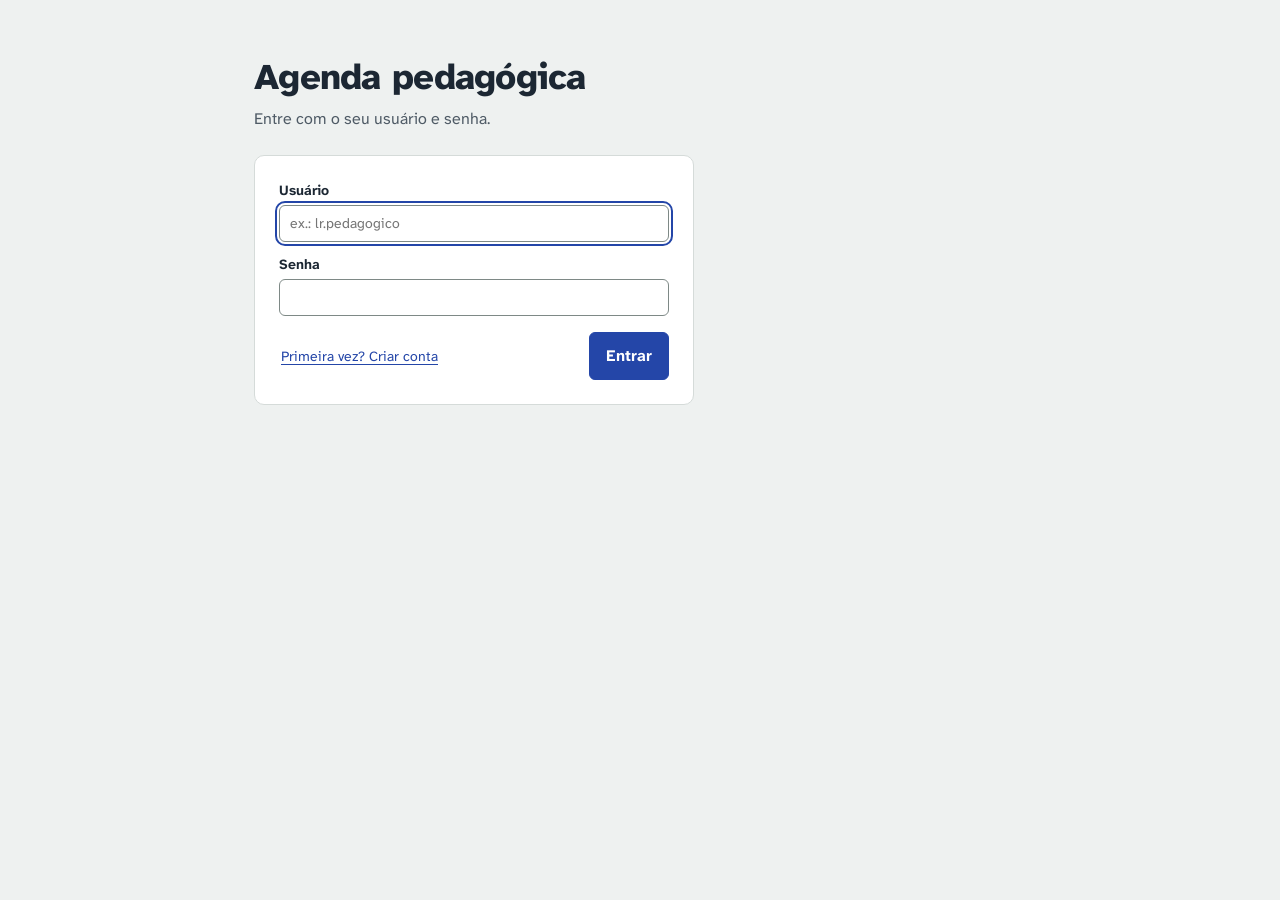
==== index.html @ c7e2aa7e "Agenda pedagógica: sistema com banco da equipe (Supabase), Agenda da equipe e Relatório Co-Authored-" ====
<!doctype html>
<html lang="pt-BR">
<head>
<meta charset="utf-8">
<meta name="viewport" content="width=device-width, initial-scale=1">
<title>Meus processos</title>
<meta name="description" content="Controle pessoal dos processos do setor pedagógico. Funciona sem internet; os dados ficam neste computador.">
<link rel="icon" href="data:image/svg+xml,%3Csvg xmlns='http://www.w3.org/2000/svg' viewBox='0 0 32 32'%3E%3Crect width='32' height='32' rx='7' fill='%232446A8'/%3E%3Cpath d='M9 16.5l4.5 4.5L23 11' fill='none' stroke='white' stroke-width='3' stroke-linecap='round' stroke-linejoin='round'/%3E%3C/svg%3E">
<link rel="stylesheet" href="css/estilo.css">
</head>
<body>
<header class="topo" id="topo" hidden></header>
<div id="faixas"></div>
<div id="vista"></div>

<div class="toast" id="toast" role="status" aria-live="polite"><span id="toastMsg"></span><button type="button" id="toastDesfazer" hidden>Desfazer</button></div>
<datalist id="lista-setores"></datalist>
<noscript><p style="padding:24px">Este sistema precisa do JavaScript ligado no navegador.</p></noscript>

<svg width="0" height="0" style="position:absolute" aria-hidden="true">
  <defs>
    <symbol id="i-busca" viewBox="0 0 16 16" fill="none" stroke="currentColor" stroke-width="1.6" stroke-linecap="round"><circle cx="7" cy="7" r="4.5"/><path d="M10.5 10.5L14 14"/></symbol>
    <symbol id="i-ajustes" viewBox="0 0 16 16" fill="none" stroke="currentColor" stroke-width="1.5" stroke-linecap="round"><path d="M2 4h7M13 4h1M2 12h1M7 12h7"/><circle cx="11" cy="4" r="2"/><circle cx="5" cy="12" r="2"/></symbol>
    <symbol id="i-atualizar" viewBox="0 0 16 16" fill="none" stroke="currentColor" stroke-width="1.5" stroke-linecap="round" stroke-linejoin="round"><path d="M13.5 6A6 6 0 0 0 3 4.5M2.5 10A6 6 0 0 0 13 11.5"/><path d="M3 1.5v3h3M13 14.5v-3h-3"/></symbol>
    <symbol id="i-modo" viewBox="0 0 16 16" fill="none" stroke="currentColor" stroke-width="1.5" stroke-linecap="round"><path d="M2 4h12M2 8h12M2 12h12"/></symbol>
    <symbol id="i-seta" viewBox="0 0 16 16" fill="none" stroke="currentColor" stroke-width="1.6" stroke-linecap="round" stroke-linejoin="round"><path d="M4 6l4 4 4-4"/></symbol>
    <symbol id="i-check" viewBox="0 0 16 16" fill="none" stroke="currentColor" stroke-width="1.8" stroke-linecap="round" stroke-linejoin="round"><path d="M3 8.5l3.2 3L13 4.5"/></symbol>
    <symbol id="i-alerta" viewBox="0 0 16 16" fill="none" stroke="currentColor" stroke-width="1.6" stroke-linecap="round" stroke-linejoin="round"><path d="M8 2L14.5 13.5h-13z"/><path d="M8 6.5v3M8 11.6v.1"/></symbol>
    <symbol id="i-relogio" viewBox="0 0 16 16" fill="none" stroke="currentColor" stroke-width="1.6" stroke-linecap="round"><circle cx="8" cy="8" r="6"/><path d="M8 4.5V8l2.5 1.5"/></symbol>
    <symbol id="i-circulo" viewBox="0 0 16 16" fill="none" stroke="currentColor" stroke-width="1.6"><circle cx="8" cy="8" r="5.5"/></symbol>
    <symbol id="i-feito" viewBox="0 0 16 16" fill="none" stroke="currentColor" stroke-width="1.6" stroke-linecap="round" stroke-linejoin="round"><circle cx="8" cy="8" r="6"/><path d="M5.3 8.2l1.8 1.8 3.6-3.8"/></symbol>
    <symbol id="i-calendario" viewBox="0 0 16 16" fill="none" stroke="currentColor" stroke-width="1.5" stroke-linecap="round"><rect x="2" y="3" width="12" height="11" rx="1"/><path d="M2 6.5h12M5 1.5v3M11 1.5v3"/></symbol>
    <symbol id="i-enviar" viewBox="0 0 16 16" fill="none" stroke="currentColor" stroke-width="1.5" stroke-linecap="round" stroke-linejoin="round"><path d="M14 2L7 9M14 2l-4.5 12L7 9 2 6.5z"/></symbol>
    <symbol id="i-pular" viewBox="0 0 16 16" fill="none" stroke="currentColor" stroke-width="1.6" stroke-linecap="round" stroke-linejoin="round"><path d="M3 3.5l6 4.5-6 4.5zM12.5 3.5v9"/></symbol>
    <symbol id="i-desfazer" viewBox="0 0 16 16" fill="none" stroke="currentColor" stroke-width="1.5" stroke-linecap="round" stroke-linejoin="round"><path d="M3 5h7a3.5 3.5 0 0 1 0 7H6"/><path d="M5.5 2.5L3 5l2.5 2.5"/></symbol>
    <symbol id="i-linha" viewBox="0 0 16 16" fill="none" stroke="currentColor" stroke-width="1.5" stroke-linecap="round"><path d="M1 11h14M4 11V6M9 11V3M13 11V8"/></symbol>
    <symbol id="i-mes" viewBox="0 0 16 16" fill="none" stroke="currentColor" stroke-width="1.5" stroke-linecap="round"><rect x="2" y="3" width="12" height="11" rx="1"/><path d="M2 6.5h12M5 1.5v3M11 1.5v3"/></symbol>
    <symbol id="i-corrido" viewBox="0 0 16 16" fill="none" stroke="currentColor" stroke-width="1.5" stroke-linecap="round"><path d="M2 2.5h12M2 6h12M2 9.5h12M2 13h12M6 1v14M10 1v14"/></symbol>
    <symbol id="i-cartoes" viewBox="0 0 16 16" fill="none" stroke="currentColor" stroke-width="1.5"><rect x="1.5" y="2" width="5.5" height="5.5" rx="1"/><rect x="9" y="2" width="5.5" height="5.5" rx="1"/><rect x="1.5" y="9" width="5.5" height="5.5" rx="1"/><rect x="9" y="9" width="5.5" height="5.5" rx="1"/></symbol>
    <symbol id="i-quadro" viewBox="0 0 16 16" fill="none" stroke="currentColor" stroke-width="1.5"><rect x="1.5" y="2" width="3.5" height="12" rx=".8"/><rect x="6.25" y="2" width="3.5" height="8" rx=".8"/><rect x="11" y="2" width="3.5" height="10" rx=".8"/></symbol>
    <symbol id="i-foco" viewBox="0 0 16 16" fill="none" stroke="currentColor" stroke-width="1.5"><circle cx="8" cy="8" r="6"/><circle cx="8" cy="8" r="2.5"/></symbol>
    <symbol id="i-v-crono" viewBox="0 0 16 16" fill="none" stroke="currentColor" stroke-width="1.5" stroke-linecap="round"><path d="M1.5 3.5h5M4 8h7M8 12.5h6.5"/><path d="M1.5 1v14" stroke-width="1"/></symbol>
    <symbol id="i-v-tabela" viewBox="0 0 16 16" fill="none" stroke="currentColor" stroke-width="1.5"><rect x="1.5" y="2.5" width="13" height="11" rx="1"/><path d="M1.5 6h13M1.5 9.5h13M6 2.5v11"/></symbol>
    <symbol id="i-recolher" viewBox="0 0 16 16" fill="none" stroke="currentColor" stroke-width="1.6" stroke-linecap="round" stroke-linejoin="round"><path d="M4 10l4-4 4 4"/></symbol>
    <symbol id="i-cima" viewBox="0 0 16 16" fill="none" stroke="currentColor" stroke-width="1.6" stroke-linecap="round" stroke-linejoin="round"><path d="M8 13V3M4 7l4-4 4 4"/></symbol>
    <symbol id="i-baixo" viewBox="0 0 16 16" fill="none" stroke="currentColor" stroke-width="1.6" stroke-linecap="round" stroke-linejoin="round"><path d="M8 3v10M4 9l4 4 4-4"/></symbol>
    <symbol id="i-anterior" viewBox="0 0 16 16" fill="none" stroke="currentColor" stroke-width="1.6" stroke-linecap="round" stroke-linejoin="round"><path d="M10 3L5 8l5 5"/></symbol>
    <symbol id="i-proximo" viewBox="0 0 16 16" fill="none" stroke="currentColor" stroke-width="1.6" stroke-linecap="round" stroke-linejoin="round"><path d="M6 3l5 5-5 5"/></symbol>
    <symbol id="i-seta-dir" viewBox="0 0 16 16" fill="none" stroke="currentColor" stroke-width="1.6" stroke-linecap="round" stroke-linejoin="round"><path d="M3 8h10M9 4l4 4-4 4"/></symbol>
    <symbol id="i-copiar" viewBox="0 0 16 16" fill="none" stroke="currentColor" stroke-width="1.4"><rect x="5" y="5" width="8.5" height="8.5" rx="1"/><path d="M3 10.5V3.5A1 1 0 0 1 4 2.5h6.5"/></symbol>
    <symbol id="i-lista" viewBox="0 0 16 16" fill="none" stroke="currentColor" stroke-width="1.5" stroke-linecap="round"><path d="M6 4h8M6 8h8M6 12h8M2.5 4h.1M2.5 8h.1M2.5 12h.1"/></symbol>
    <symbol id="i-olho" viewBox="0 0 16 16" fill="none" stroke="currentColor" stroke-width="1.5" stroke-linecap="round" stroke-linejoin="round"><path d="M1.5 8S4 3.5 8 3.5 14.5 8 14.5 8 12 12.5 8 12.5 1.5 8 1.5 8z"/><circle cx="8" cy="8" r="2"/></symbol>
    <symbol id="i-sair" viewBox="0 0 16 16" fill="none" stroke="currentColor" stroke-width="1.5" stroke-linecap="round" stroke-linejoin="round"><path d="M6 2.5H3.5a1 1 0 0 0-1 1v9a1 1 0 0 0 1 1H6M10.5 11l3-3-3-3M13.5 8H6"/></symbol>
    <symbol id="i-pessoa" viewBox="0 0 16 16" fill="none" stroke="currentColor" stroke-width="1.5" stroke-linecap="round"><circle cx="8" cy="5.5" r="2.8"/><path d="M2.5 14c.6-2.8 2.8-4.3 5.5-4.3s4.9 1.5 5.5 4.3"/></symbol>
    <symbol id="i-fechar" viewBox="0 0 16 16" fill="none" stroke="currentColor" stroke-width="1.6" stroke-linecap="round"><path d="M4 4l8 8M12 4l-8 8"/></symbol>
    <symbol id="i-ajuda" viewBox="0 0 16 16" fill="none" stroke="currentColor" stroke-width="1.5" stroke-linecap="round"><circle cx="8" cy="8" r="6.2"/><path d="M6.2 6.3a1.9 1.9 0 0 1 3.6.7c0 1.3-1.8 1.6-1.8 2.8M8 11.6v.1"/></symbol>
    <symbol id="i-lapis" viewBox="0 0 16 16" fill="none" stroke="currentColor" stroke-width="1.5" stroke-linecap="round" stroke-linejoin="round"><path d="M10.8 2.7l2.5 2.5L5.5 13H3v-2.5z"/><path d="M9.2 4.3l2.5 2.5"/></symbol>
    <symbol id="i-mais" viewBox="0 0 16 16" fill="none" stroke="currentColor" stroke-width="1.6" stroke-linecap="round"><path d="M8 3v10M3 8h10"/></symbol>
    <symbol id="i-lixo" viewBox="0 0 16 16" fill="none" stroke="currentColor" stroke-width="1.5" stroke-linecap="round" stroke-linejoin="round"><path d="M3 4.5h10M6.5 4.5V3h3v1.5M4.5 4.5l.6 8.5h5.8l.6-8.5"/></symbol>
    <symbol id="i-cadeado" viewBox="0 0 16 16" fill="none" stroke="currentColor" stroke-width="1.5" stroke-linecap="round"><rect x="3.5" y="7" width="9" height="7" rx="1.2"/><path d="M5.5 7V5a2.5 2.5 0 0 1 5 0v2"/></symbol>
    <symbol id="i-regras" viewBox="0 0 16 16" fill="none" stroke="currentColor" stroke-width="1.5" stroke-linecap="round"><path d="M2 4h4M10 4h4M2 8h8M14 8h0M2 12h2M8 12h6"/><circle cx="8" cy="4" r="1.6"/><circle cx="12" cy="8" r="1.6"/><circle cx="6" cy="12" r="1.6"/></symbol>
    <symbol id="i-subir" viewBox="0 0 16 16" fill="none" stroke="currentColor" stroke-width="1.5" stroke-linecap="round" stroke-linejoin="round"><path d="M8 10.5V2.5M4.5 6L8 2.5 11.5 6M2.5 10.5v2a1 1 0 0 0 1 1h9a1 1 0 0 0 1-1v-2"/></symbol>
    <symbol id="i-baixar" viewBox="0 0 16 16" fill="none" stroke="currentColor" stroke-width="1.5" stroke-linecap="round" stroke-linejoin="round"><path d="M8 2.5v8M4.5 7L8 10.5 11.5 7M2.5 10.5v2a1 1 0 0 0 1 1h9a1 1 0 0 0 1-1v-2"/></symbol>
    <symbol id="i-pasta-ab" viewBox="0 0 16 16" fill="none" stroke="currentColor" stroke-width="1.5" stroke-linejoin="round"><path d="M1.5 4a1 1 0 0 1 1-1h3.5l1.5 1.5h5a1 1 0 0 1 1 1V6H4L2 12.5H1.5z"/><path d="M4 6h10.5L12.5 13H2z"/></symbol>
    <symbol id="i-arquivo-ic" viewBox="0 0 16 16" fill="none" stroke="currentColor" stroke-width="1.5" stroke-linecap="round" stroke-linejoin="round"><rect x="1.5" y="2.5" width="13" height="3.5" rx=".8"/><path d="M2.5 6v7.5h11V6M6.5 9h3"/></symbol>
    <symbol id="i-raio" viewBox="0 0 16 16" fill="none" stroke="currentColor" stroke-width="1.5" stroke-linejoin="round"><path d="M9 1.5L3.5 9H8l-1 5.5L12.5 7H8z"/></symbol>
    <symbol id="i-f-pasta" viewBox="0 0 18 18" fill="none" stroke="currentColor" stroke-width="1.5" stroke-linejoin="round"><path d="M2 5a1 1 0 0 1 1-1h4l1.5 2H15a1 1 0 0 1 1 1v7a1 1 0 0 1-1 1H3a1 1 0 0 1-1-1z"/></symbol>
    <symbol id="i-f-moeda" viewBox="0 0 18 18" fill="none" stroke="currentColor" stroke-width="1.5" stroke-linecap="round"><circle cx="9" cy="9" r="6.5"/><path d="M11 6.8c-.4-.7-1.2-1.1-2-1.1-1.1 0-2 .6-2 1.5 0 2.1 4 1.1 4 3.2 0 .9-.9 1.6-2 1.6-.9 0-1.7-.4-2.1-1.1M9 4.5v1.2M9 12v1.3"/></symbol>
    <symbol id="i-f-contrato" viewBox="0 0 18 18" fill="none" stroke="currentColor" stroke-width="1.5" stroke-linecap="round" stroke-linejoin="round"><path d="M4 2h7l3 3v11H4z"/><path d="M11 2v3h3M6.5 8h5M6.5 11h5M6.5 14h3"/></symbol>
    <symbol id="i-f-aviao" viewBox="0 0 18 18" fill="none" stroke="currentColor" stroke-width="1.5" stroke-linecap="round" stroke-linejoin="round"><path d="M16 9.5L2 4.5l1.5 4.5L2 13.5z"/><path d="M3.5 9H10"/></symbol>
    <symbol id="i-f-predio" viewBox="0 0 18 18" fill="none" stroke="currentColor" stroke-width="1.5" stroke-linecap="round" stroke-linejoin="round"><path d="M3 16V4l6-2v14M9 7l6 2v7M2 16h14M5.5 6.5v.1M5.5 9.5v.1M5.5 12.5v.1M12 11v.1M12 13.5v.1"/></symbol>
    <symbol id="i-f-megafone" viewBox="0 0 18 18" fill="none" stroke="currentColor" stroke-width="1.5" stroke-linecap="round" stroke-linejoin="round"><path d="M3 7.5v3h2.5L12 14V4L5.5 7.5z"/><path d="M5.5 10.5L7 15h2M14.5 7.5a2 2 0 0 1 0 3"/></symbol>
    <symbol id="i-f-certificado" viewBox="0 0 18 18" fill="none" stroke="currentColor" stroke-width="1.5" stroke-linecap="round" stroke-linejoin="round"><rect x="2" y="3" width="14" height="10" rx="1"/><path d="M5 6.5h8M5 9h4"/><circle cx="12.5" cy="11.5" r="1.8"/><path d="M11.5 13l-.5 3 1.5-.8 1.5.8-.5-3"/></symbol>
    <symbol id="i-f-arquivo" viewBox="0 0 18 18" fill="none" stroke="currentColor" stroke-width="1.5" stroke-linecap="round" stroke-linejoin="round"><rect x="2" y="3" width="14" height="4" rx="1"/><path d="M3 7v8h12V7M7.5 10h3"/></symbol>
    <symbol id="i-f-pessoa" viewBox="0 0 18 18" fill="none" stroke="currentColor" stroke-width="1.5" stroke-linecap="round"><circle cx="9" cy="6" r="3"/><path d="M3 16c.7-3.2 3.1-5 6-5s5.3 1.8 6 5"/></symbol>
    <symbol id="i-f-lista" viewBox="0 0 18 18" fill="none" stroke="currentColor" stroke-width="1.5" stroke-linecap="round"><path d="M7 5h8M7 9h8M7 13h8M3.5 5h.1M3.5 9h.1M3.5 13h.1"/></symbol>
  </defs>
</svg>

<script src="lib/xlsx.full.min.js"></script>
<script src="lib/supabase.js"></script>
<script src="js/util.js"></script>
<script src="js/dados.js"></script>
<script src="js/regras.js"></script>
<script src="js/entrada.js"></script>
<script src="js/painel.js"></script>
<script src="js/processo.js"></script>
<script src="js/processos.js"></script>
<script src="js/planilha.js"></script>
<script src="js/agenda.js"></script>
<script src="js/relatorio.js"></script>
<script src="js/supabase-db.js"></script>
<script src="js/nuvem.js"></script>
<script src="js/app.js"></script>
</body>
</html>
---- css/estilo.css ----
/* Meus processos — estilos
   Uma família tipográfica, cinco tamanhos, três pesos. Cores em variáveis no :root. */

@font-face { font-family: "Atkinson Hyperlegible Next"; font-style: normal; font-weight: 200 800; font-display: swap;
  src: url([data-uri]) format("woff2");
  unicode-range: U+0100-02BA, U+02BD-02C5, U+02C7-02CC, U+02CE-02D7, U+02DD-02FF, U+0304, U+0308, U+0329, U+1D00-1DBF, U+1E00-1E9F, U+1EF2-1EFF, U+2020, U+20A0-20AB, U+20AD-20C0, U+2113, U+2C60-2C7F, U+A720-A7FF; }
@font-face { font-family: "Atkinson Hyperlegible Next"; font-style: normal; font-weight: 200 800; font-display: swap;
  src: url([data-uri]) format("woff2");
  unicode-range: U+0000-00FF, U+0131, U+0152-0153, U+02BB-02BC, U+02C6, U+02DA, U+02DC, U+0304, U+0308, U+0329, U+2000-206F, U+20AC, U+2122, U+2191, U+2193, U+2212, U+2215, U+FEFF, U+FFFD; }

:root {
  --papel: #EEF1F0; --papel-2: #E4E9E7; --folha: #FFFFFF;
  --tinta: #1C2733; --tinta-2: #4F5B66; --tinta-3: #5B6670;
  --linha: #D5DBD9; --borda-campo: #7E8986;
  --caneta: #2446A8; --caneta-escura: #1B3887; --caneta-bg: #E4EAF8;
  --critico: #B3302A; --critico-bg: #F8E3E1;
  --atencao: #8A5E0E; --atencao-bg: #F5EAD2;
  --emdia: #2446A8; --emdia-bg: #E4EAF8;
  --ok: #2B6B4E; --ok-bg: #DDEEE5;
  --neutro: #4F5B66; --neutro-bg: #E4E9E7;
  --sobre-cor: #FFFFFF; --realce: #F6F8F7; --realce-2: #F4F6F5; --faixa-borda: #C9D4F0; --atencao-texto: #5E400A; --sombra-rgb: 28, 39, 51;

  --fonte: "Atkinson Hyperlegible Next", "Segoe UI", system-ui, sans-serif;
  --t-xs: 13px; --t-sm: 14px; --t-base: 16px; --t-lg: 20px; --t-xl: 36px;
  --regular: 400; --forte: 700; --destaque: 800;

  --e-1: 4px; --e-2: 8px; --e-3: 12px; --e-4: 16px; --e-5: 24px; --e-6: 32px;
  --raio: 6px; --raio-bloco: 10px; --alvo: 36px;
  --curva: cubic-bezier(.2, .8, .2, 1);
}
@media (prefers-color-scheme: dark) {
  :root:not([data-theme="light"]) {
    --papel: #12171C; --papel-2: #1B2229; --folha: #192027;
    --tinta: #E7ECF0; --tinta-2: #AAB5BF; --tinta-3: #97A2AC;
    --linha: #2C363F; --borda-campo: #6B7782;
    --caneta: #93ABF2; --caneta-escura: #B7C7F7; --caneta-bg: #1E2A47;
    --critico: #F2958C; --critico-bg: #3A2120;
    --atencao: #E3B562; --atencao-bg: #352A12;
    --emdia: #93ABF2; --emdia-bg: #1E2A47;
    --ok: #7FCBA3; --ok-bg: #173128;
    --neutro: #AAB5BF; --neutro-bg: #252E37;
    --sobre-cor: #10161C; --realce: #202931; --realce-2: #161D23; --faixa-borda: #2B3A66; --atencao-texto: #F0CF8E; --sombra-rgb: 0, 0, 0;
    color-scheme: dark;
  }
}
:root[data-theme="dark"] {
    --papel: #12171C; --papel-2: #1B2229; --folha: #192027;
    --tinta: #E7ECF0; --tinta-2: #AAB5BF; --tinta-3: #97A2AC;
    --linha: #2C363F; --borda-campo: #6B7782;
    --caneta: #93ABF2; --caneta-escura: #B7C7F7; --caneta-bg: #1E2A47;
    --critico: #F2958C; --critico-bg: #3A2120;
    --atencao: #E3B562; --atencao-bg: #352A12;
    --emdia: #93ABF2; --emdia-bg: #1E2A47;
    --ok: #7FCBA3; --ok-bg: #173128;
    --neutro: #AAB5BF; --neutro-bg: #252E37;
    --sobre-cor: #10161C; --realce: #202931; --realce-2: #161D23; --faixa-borda: #2B3A66; --atencao-texto: #F0CF8E; --sombra-rgb: 0, 0, 0;
    color-scheme: dark;
}
* { box-sizing: border-box; }
html { -webkit-text-size-adjust: 100%; }
body { margin: 0; background: var(--papel); color: var(--tinta); font-family: var(--fonte); font-size: var(--t-base); line-height: 1.5; font-variant-numeric: tabular-nums; caret-color: var(--caneta); min-height: 100vh; }
::selection { background: var(--caneta-bg); color: var(--tinta); }
h1, h2, h3, h4 { margin: 0; line-height: 1.2; }
h1 { font-size: var(--t-xl); font-weight: var(--destaque); letter-spacing: -0.02em; }
h2 { font-size: var(--t-lg); font-weight: var(--destaque); letter-spacing: -0.01em; }
h3 { font-size: var(--t-base); font-weight: var(--forte); }
p { margin: 0; }
a { color: var(--caneta); text-underline-offset: 3px; }
button, input, select, textarea { font: inherit; color: inherit; }
:focus-visible { outline: 2px solid var(--caneta); outline-offset: 2px; border-radius: 3px; }
[hidden] { display: none !important; }
.secundario { color: var(--tinta-2); font-size: var(--t-sm); }
.sr { position: absolute; width: 1px; height: 1px; overflow: hidden; clip: rect(0 0 0 0); white-space: nowrap; }
.ic { width: 16px; height: 16px; flex: none; vertical-align: -3px; }
.ic-sm { width: 14px; height: 14px; }
.vazio { color: var(--tinta-2); font-size: var(--t-sm); padding: var(--e-3) 0; }

/* ---------- Botões e campos ---------- */
.btn { display: inline-flex; align-items: center; justify-content: center; gap: var(--e-2); border: 1px solid var(--borda-campo); background: var(--folha); padding: 6px var(--e-3); border-radius: var(--raio); cursor: pointer; font-size: var(--t-sm); min-height: var(--alvo); white-space: nowrap; text-decoration: none; color: var(--tinta); }
.btn:hover { background: var(--realce); }
.btn:disabled { opacity: .55; cursor: default; }
.btn-primario { background: var(--caneta); border-color: var(--caneta); color: var(--sobre-cor); font-weight: var(--forte); }
.btn-primario:hover { background: var(--caneta-escura); border-color: var(--caneta-escura); }
.btn-grande { min-height: 48px; font-size: var(--t-base); padding: 10px var(--e-4); }
.btn-texto { border: 0; background: none; padding: 6px 2px; min-height: 32px; color: var(--caneta); text-decoration: underline; text-underline-offset: 3px; cursor: pointer; font-size: var(--t-sm); display: inline-flex; align-items: center; gap: 6px; }
.btn-perigo { color: var(--critico); }
.btn-icone { border: 0; background: none; width: var(--alvo); height: var(--alvo); display: inline-grid; place-items: center; border-radius: var(--raio); cursor: pointer; color: var(--tinta-2); }
.btn-icone:hover { background: var(--papel); color: var(--tinta); }
.btn-icone:disabled { opacity: .35; cursor: default; background: none; }
.campo label { display: block; font-size: var(--t-sm); font-weight: var(--forte); margin-bottom: 4px; }
.campo label small { font-weight: var(--regular); color: var(--tinta-2); }
.campo input, .campo select, .campo textarea { width: 100%; border: 1px solid var(--borda-campo); border-radius: var(--raio); background: var(--folha); padding: 7px 10px; font-size: var(--t-sm); min-height: var(--alvo); }
.campo textarea { min-height: 64px; resize: vertical; }
.campo .erro, .erro { color: var(--critico); font-size: var(--t-xs); margin-top: 4px; }
[aria-invalid="true"] { border-color: var(--critico) !important; }
.form-botoes { display: flex; gap: var(--e-2); flex-wrap: wrap; }
.grade-campos { display: grid; grid-template-columns: repeat(auto-fit, minmax(200px, 1fr)); gap: var(--e-3) var(--e-4); }
.grade-campos .largo { grid-column: span 2; }
.dois { display: grid; grid-template-columns: 1fr 1fr; gap: var(--e-3); }
.opcao { display: flex; gap: var(--e-2); align-items: center; min-height: 32px; cursor: pointer; font-size: var(--t-sm); }
.opcao input { accent-color: var(--caneta); width: 18px; height: 18px; margin: 0; }
.opcao small { color: var(--tinta-2); }
.chave { display: inline-flex; align-items: center; gap: 8px; cursor: pointer; font-size: var(--t-sm); color: var(--tinta-2); min-height: 32px; }
.chave input { appearance: none; width: 36px; height: 20px; border-radius: 10px; background: var(--borda-campo); position: relative; cursor: pointer; margin: 0; transition: background .2s; flex: none; }
.chave input::after { content: ""; position: absolute; top: 2px; left: 2px; width: 16px; height: 16px; border-radius: 50%; background: var(--folha); transition: transform .22s var(--curva); }
.chave input:checked { background: var(--caneta); }
.chave input:checked::after { transform: translateX(16px); }
.chave input:disabled { opacity: .5; cursor: default; }
.segmento { display: inline-flex; border: 1px solid var(--borda-campo); border-radius: var(--raio); overflow: hidden; }
.segmento label { cursor: pointer; }
.segmento input { position: absolute; opacity: 0; pointer-events: none; }
.segmento span { display: inline-block; padding: 7px var(--e-4); font-size: var(--t-sm); min-width: 64px; text-align: center; transition: background .15s, color .15s; }
.segmento label + label span { border-left: 1px solid var(--linha); }
.segmento input:checked + span { background: var(--caneta); color: var(--sobre-cor); font-weight: var(--forte); }
.segmento input:focus-visible + span { outline: 2px solid var(--caneta); outline-offset: -4px; }

/* ---------- Topo ---------- */
.topo { display: flex; align-items: center; gap: var(--e-4); padding: var(--e-2) var(--e-6); border-bottom: 1px solid var(--linha); background: var(--folha); flex-wrap: wrap; }
.marca { font-weight: var(--destaque); text-decoration: none; color: var(--tinta); }
.busca { position: relative; margin-left: auto; }
.busca .ic { position: absolute; left: 10px; top: 50%; transform: translateY(-50%); color: var(--tinta-2); pointer-events: none; }
.busca input { width: 240px; min-height: var(--alvo); border: 1px solid var(--borda-campo); border-radius: var(--raio); padding: 6px 10px 6px 34px; font-size: var(--t-sm); background: var(--folha); }
.menu { display: flex; gap: var(--e-1); }
.menu a { text-decoration: none; color: var(--tinta-2); padding: 8px var(--e-3); border-radius: var(--raio); font-size: var(--t-sm); white-space: nowrap; }
.menu a:hover { color: var(--tinta); background: var(--papel); }
.menu a[aria-current="page"] { color: var(--caneta); background: var(--caneta-bg); font-weight: var(--forte); }
.perfil { position: relative; }
.perfil-btn { display: inline-flex; align-items: center; gap: 8px; border: 1px solid var(--linha); background: var(--folha); border-radius: 22px; padding: 3px 10px 3px 3px; cursor: pointer; min-height: 38px; font-size: var(--t-sm); }
.perfil-btn:hover { border-color: var(--borda-campo); }
.avatar { width: 30px; height: 30px; border-radius: 50%; display: inline-grid; place-items: center; font-weight: var(--destaque); font-size: 12px; color: var(--c); background: var(--cbg); flex: none; }
.avatar.grande { width: 72px; height: 72px; font-size: 22px; }
.avatar.medio { width: 56px; height: 56px; font-size: 18px; }
.menu-flutuante { position: absolute; right: 0; top: calc(100% + 6px); z-index: 20; background: var(--folha); border: 1px solid var(--linha); border-radius: var(--raio-bloco); box-shadow: 0 8px 24px rgba(var(--sombra-rgb), .14), 0 2px 6px rgba(var(--sombra-rgb), .08); padding: 6px; min-width: 250px; }
.menu-flutuante:not([hidden]) { animation: surgir .16s var(--curva); transform-origin: top right; }
.menu-flutuante .quem { padding: 8px 10px 10px; border-bottom: 1px solid var(--linha); margin-bottom: 4px; font-size: var(--t-sm); }
.menu-flutuante .quem strong { display: block; font-size: var(--t-base); }
.menu-flutuante a, .menu-flutuante > button { display: flex; gap: 8px; align-items: center; width: 100%; text-align: left; border: 0; background: none; padding: 10px; border-radius: var(--raio); cursor: pointer; font-size: var(--t-sm); color: var(--tinta); text-decoration: none; }
.menu-flutuante a:hover, .menu-flutuante > button:hover, .menu-flutuante a:focus-visible, .menu-flutuante > button:focus-visible { background: var(--papel); outline-offset: -2px; }
.faixa-acesso { display: flex; gap: var(--e-3); align-items: center; justify-content: center; flex-wrap: wrap; padding: 10px var(--e-4); font-size: var(--t-sm); background: var(--caneta-bg); color: var(--caneta-escura); border-bottom: 1px solid var(--faixa-borda); text-align: center; }
.faixa-acesso a { color: inherit; font-weight: var(--forte); }
.faixa-aviso { padding: 10px var(--e-4); font-size: var(--t-sm); background: var(--atencao-bg); color: var(--atencao-texto); text-align: center; }
.faixa-lembrete { display: flex; gap: var(--e-3); align-items: center; justify-content: center; flex-wrap: wrap; animation: entrar .3s var(--curva); }
.faixa-lembrete a, .faixa-lembrete .btn-texto { color: inherit; font-weight: var(--forte); }
.status-nuvem { font-size: var(--t-xs); color: var(--tinta-2); display: inline-flex; gap: 4px; align-items: center; white-space: nowrap; }
.status-nuvem[data-estado="salvo"] .ic { color: var(--ok); }
.status-nuvem[data-estado="erro"], .status-nuvem[data-estado="sem acesso"] { color: var(--critico); }
body.leitura [data-editar] { display: none !important; }
main { max-width: 1240px; margin: 0 auto; padding: var(--e-6) var(--e-6) 80px; }
main.estreito { max-width: 860px; }

/* ---------- Comuns ---------- */
.cabeca { display: flex; justify-content: space-between; align-items: flex-end; gap: var(--e-5); flex-wrap: wrap; }
.dia-semana { color: var(--tinta-2); }
.cabeca-acoes { text-align: right; }
.cabeca-acoes .botoes { display: flex; gap: var(--e-2); justify-content: flex-end; margin-top: var(--e-2); flex-wrap: wrap; }
.bloco { background: var(--folha); border: 1px solid var(--linha); border-radius: var(--raio-bloco); padding: var(--e-5); }
.bloco + .bloco { margin-top: var(--e-4); }
.bloco-topo { display: flex; justify-content: space-between; align-items: center; gap: var(--e-3); flex-wrap: wrap; }
.bloco-topo .acoes { display: flex; gap: var(--e-2); align-items: center; flex-wrap: wrap; }
.secao-topo { display: flex; justify-content: space-between; align-items: center; gap: var(--e-3); flex-wrap: wrap; margin-bottom: var(--e-3); }
.selo { display: inline-flex; align-items: center; gap: 4px; font-size: var(--t-xs); font-weight: var(--forte); padding: 2px 7px; border-radius: 3px; color: var(--c); background: var(--cbg); white-space: nowrap; line-height: 1.3; }
.selo .ic { width: 13px; height: 13px; vertical-align: 0; }
.etiqueta { font-size: var(--t-xs); color: var(--tinta-2); border: 1px solid var(--linha); background: var(--folha); padding: 1px 8px; border-radius: 3px; }
.sei { border: 0; background: none; padding: 2px 0; font-size: inherit; color: var(--tinta-2); cursor: copy; text-decoration: underline dotted; text-underline-offset: 3px; display: inline-flex; gap: 4px; align-items: center; }
.sei:hover { color: var(--caneta); }
.iniciais { font-size: var(--t-xs); font-weight: var(--forte); border-radius: 3px; background: var(--folha); border: 1px solid var(--linha); padding: 0 5px; color: var(--tinta-2); }
.link-proc { color: inherit; text-decoration: none; background: linear-gradient(currentColor, currentColor) 0 100% / 0 1.5px no-repeat; transition: background-size .25s var(--curva); }
.link-proc:hover, .link-proc:focus-visible { background-size: 100% 1.5px; color: var(--caneta); }
.recolhivel { display: grid; grid-template-rows: 1fr; transition: grid-template-rows .3s var(--curva), opacity .22s; }
.recolhivel > div { overflow: hidden; min-height: 0; }
.recolhivel.fechado { grid-template-rows: 0fr; opacity: 0; }

/* Menu "Ver como" */
.modo { position: relative; }
.modo-btn strong { font-weight: var(--forte); color: var(--tinta); }
.modo-btn .rotulo { color: var(--tinta-2); }
.modo-menu { position: absolute; right: 0; top: calc(100% + 6px); z-index: 20; background: var(--folha); border: 1px solid var(--linha); border-radius: var(--raio-bloco); box-shadow: 0 8px 24px rgba(var(--sombra-rgb), .14), 0 2px 6px rgba(var(--sombra-rgb), .08); padding: 6px; min-width: 310px; }
.modo-menu:not([hidden]) { animation: surgir .16s var(--curva); transform-origin: top right; }
.modo-menu button { display: grid; grid-template-columns: 24px 1fr 18px; gap: 2px var(--e-2); width: 100%; text-align: left; border: 0; background: none; padding: 10px; border-radius: var(--raio); cursor: pointer; align-items: start; }
.modo-menu button:hover, .modo-menu button:focus-visible { background: var(--papel); outline-offset: -2px; }
.modo-menu .ic { width: 20px; height: 20px; color: var(--tinta-2); margin-top: 1px; }
.modo-menu .t { font-weight: var(--forte); font-size: var(--t-sm); }
.modo-menu .d { grid-column: 2; font-size: var(--t-xs); color: var(--tinta-2); }
.modo-menu .marcado { grid-row: 1; grid-column: 3; color: var(--caneta); visibility: hidden; }
.modo-menu [aria-checked="true"] .marcado { visibility: visible; }
.modo-menu [aria-checked="true"] .ic { color: var(--caneta); }

/* Tarefas */
.tarefas { list-style: none; margin: 0; padding: 0; }
.tarefa { display: grid; grid-template-columns: 26px minmax(0, 1fr) auto; gap: 0 var(--e-2); padding: 8px 0; align-items: start; }
.tarefas .tarefa + .tarefa { border-top: 1px solid var(--linha); }
.tarefa input[type=checkbox] { width: 20px; height: 20px; margin: 2px 0 0; accent-color: var(--ok); cursor: pointer; }
.tarefa input[type=checkbox]:disabled { cursor: not-allowed; }
.tarefa .o-que { font-weight: var(--forte); cursor: pointer; }
.tarefa .prazo { font-size: var(--t-sm); color: var(--tinta-2); text-align: right; white-space: nowrap; padding-top: 1px; }
.tarefa .prazo.atrasado { color: var(--critico); font-weight: var(--forte); }
.tarefa .prazo.hoje { color: var(--caneta); font-weight: var(--forte); }
.tarefa .linha2 { grid-column: 2 / span 2; display: flex; gap: 0 var(--e-3); flex-wrap: wrap; align-items: center; font-size: var(--t-sm); color: var(--tinta-2); }
.tarefa .detalhes { grid-column: 2 / span 2; font-size: var(--t-sm); color: var(--tinta-2); display: grid; gap: 2px; margin-top: var(--e-1); padding: var(--e-2) var(--e-3); background: var(--papel); border-radius: var(--raio); }
.tarefa.feita .o-que { text-decoration: line-through; color: var(--tinta-3); font-weight: var(--regular); }
.tarefa.feita .prazo { color: var(--ok); }
.esperando-linha { grid-column: 2 / span 2; margin-top: 6px; font-size: var(--t-sm); background: var(--atencao-bg); color: var(--atencao-texto); border-radius: var(--raio); padding: 8px 10px; display: grid; gap: 2px; }
.esperando-linha .btn-texto { color: var(--atencao-texto); justify-self: start; }
.form-mini { grid-column: 1 / -1; display: grid; gap: var(--e-3); background: var(--caneta-bg); border-radius: var(--raio); padding: var(--e-4); margin-top: var(--e-2); animation: entrar .22s var(--curva); }
.form-mini .titulo { font-weight: var(--forte); font-size: var(--t-sm); }
.editor-passo { grid-column: 1 / -1; display: grid; gap: var(--e-3); background: var(--papel); border: 1px solid var(--linha); border-radius: var(--raio); padding: var(--e-3); margin-top: var(--e-2); animation: entrar .2s var(--curva); }
.editor-passo .form-botoes { justify-content: space-between; }

/* Aviso com desfazer */
.toast { position: fixed; left: 50%; bottom: var(--e-5); transform: translate(-50%, 20px); background: var(--tinta); color: var(--sobre-cor); padding: 8px 8px 8px var(--e-4); border-radius: var(--raio); font-size: var(--t-sm); opacity: 0; pointer-events: none; transition: opacity .2s, transform .2s var(--curva); max-width: calc(100% - 32px); z-index: 40; display: flex; gap: var(--e-3); align-items: center; min-height: 48px; overflow: hidden; }
.toast.visivel { opacity: 1; transform: translate(-50%, 0); pointer-events: auto; }
.toast button { background: none; border: 1px solid color-mix(in srgb, var(--sobre-cor) 60%, transparent); color: var(--sobre-cor); border-radius: 4px; padding: 4px 10px; cursor: pointer; min-height: 32px; font-weight: var(--forte); }
.toast button:hover { background: color-mix(in srgb, var(--sobre-cor) 14%, transparent); }
.toast .tempo { position: absolute; left: 0; bottom: 0; height: 3px; width: 100%; background: color-mix(in srgb, var(--sobre-cor) 60%, transparent); transform-origin: left; }

/* ---------- Entrada ---------- */
.entrada { max-width: 820px; margin: 0 auto; padding: 56px 24px 64px; }
.entrada .sub { color: var(--tinta-2); margin: 8px 0 0; max-width: 60ch; }
.pessoas { list-style: none; padding: 0; margin: 36px 0 0; display: grid; grid-template-columns: repeat(auto-fill, minmax(132px, 1fr)); gap: 16px; }
.pessoas li { animation: chegar .4s var(--curva) both; }
.pessoa { width: 100%; border: 1px solid var(--linha); background: var(--folha); border-radius: var(--raio-bloco); padding: 20px 12px 16px; cursor: pointer; display: flex; flex-direction: column; align-items: center; gap: 10px; transition: transform .22s var(--curva), opacity .22s, border-color .15s, box-shadow .22s var(--curva); }
.pessoa:hover { border-color: var(--borda-campo); transform: translateY(-2px); }
.pessoa[aria-pressed="true"] { border-color: var(--c); box-shadow: 0 0 0 2px var(--c), 0 10px 24px rgba(var(--sombra-rgb), .10); transform: translateY(-3px); }
.pessoas.escolhendo .pessoa[aria-pressed="false"] { opacity: .5; }
.pessoa .ini { font-weight: var(--forte); }
.pessoa .funcao { font-size: var(--t-xs); color: var(--tinta-2); margin-top: -8px; }
.pessoa.nova { border-style: dashed; color: var(--caneta); justify-content: center; }
.pessoa.nova .avatar { --c: var(--caneta); --cbg: var(--caneta-bg); }
.codigo-caixa { margin-top: 28px; background: var(--folha); border: 1px solid var(--linha); border-radius: var(--raio-bloco); padding: 24px; display: grid; grid-template-columns: auto 1fr; gap: 20px 24px; align-items: center; animation: entrar .26s var(--curva); }
.codigo-caixa .form { grid-column: 1 / -1; display: flex; gap: 12px; align-items: flex-end; flex-wrap: wrap; }
.codigo-caixa .msg { grid-column: 1 / -1; font-size: var(--t-sm); min-height: 1.5em; margin: -8px 0 0; }
.msg.erro { color: var(--critico); }
.msg.ok { color: var(--ok); }
.tipos-codigo { grid-column: 1 / -1; display: grid; grid-template-columns: repeat(auto-fit, minmax(220px, 1fr)); gap: 12px; border-top: 1px solid var(--linha); padding-top: 16px; }
.tipo-codigo { display: flex; gap: 10px; align-items: flex-start; font-size: var(--t-sm); color: var(--tinta-2); }
.tipo-codigo strong { color: var(--tinta); display: block; }
.tipo-codigo .ic { width: 20px; height: 20px; margin-top: 1px; color: var(--caneta); }
.pin-caixa { position: relative; display: flex; gap: 8px; width: fit-content; }
.pin-caixa.errou { animation: tremer .4s; }
.cel-pin { width: 48px; height: 58px; border: 1px solid var(--borda-campo); border-radius: var(--raio); background: var(--folha); display: grid; place-items: center; font-size: 28px; font-weight: var(--destaque); transition: border-color .15s, box-shadow .15s; }
.cel-pin.cheia span { animation: pin-pulo .22s var(--curva); }
.pin-caixa:focus-within .cel-pin.ativa { border-color: var(--caneta); box-shadow: 0 0 0 3px var(--caneta-bg); }
.pin-caixa.invalido .cel-pin { border-color: var(--critico); }
.pin { position: absolute; inset: 0; width: 100%; height: 100%; opacity: 0; border: 0; cursor: text; font-size: 16px; }
.cartao-form { background: var(--folha); border: 1px solid var(--linha); border-radius: var(--raio-bloco); padding: var(--e-5); margin-top: var(--e-5); animation: entrar .26s var(--curva); }
.cartao-form h2 { margin-bottom: var(--e-2); }
.cartao-form .form-botoes { margin-top: var(--e-4); justify-content: flex-end; }

/* ---------- Painel ---------- */
.data { font-size: var(--t-xl); font-weight: var(--destaque); letter-spacing: -0.02em; margin-top: 2px; }
.resumo { display: flex; gap: var(--e-2); flex-wrap: wrap; margin-top: var(--e-5); }
.resumo button { display: inline-flex; align-items: center; gap: var(--e-2); border: 1px solid var(--linha); background: var(--folha); border-radius: var(--raio); padding: 8px 14px; cursor: pointer; min-height: 44px; font-size: var(--t-sm); color: var(--tinta-2); }
.resumo button:hover { border-color: var(--borda-campo); }
.resumo .n { font-size: var(--t-lg); font-weight: var(--destaque); color: var(--c, var(--tinta)); }
.resumo .ic { color: var(--c, var(--tinta-2)); }
.resumo .n.mudou { display: inline-block; animation: pulo .45s var(--curva); }
.aviso-busca { margin-top: var(--e-3); font-size: var(--t-sm); color: var(--caneta); display: flex; gap: var(--e-2); align-items: center; }
.organizar { margin-top: var(--e-4); background: var(--folha); border: 1px solid var(--linha); border-radius: var(--raio-bloco); padding: var(--e-5); display: grid; grid-template-columns: repeat(auto-fit, minmax(220px, 1fr)); gap: var(--e-5); animation: entrar .22s var(--curva); }
.organizar h2 { grid-column: 1 / -1; display: flex; justify-content: space-between; align-items: center; gap: var(--e-3); flex-wrap: wrap; }
.organizar h2 .secundario { font-weight: var(--regular); letter-spacing: 0; }
.organizar fieldset, .meu-perfil fieldset { border: 0; padding: 0; margin: 0; }
.organizar legend, .meu-perfil legend { font-weight: var(--forte); font-size: var(--t-sm); margin-bottom: var(--e-2); padding: 0; }
.ordem { list-style: none; margin: 0; padding: 0; }
.ordem li { display: flex; align-items: center; justify-content: space-between; gap: var(--e-2); font-size: var(--t-sm); border-bottom: 1px solid var(--linha); padding: 2px 0; }
.ordem li > span { flex: 1; }
.ordem .btn-icone { width: 32px; height: 32px; }
.organizar .rodape, .meu-perfil .rodape { grid-column: 1 / -1; display: flex; gap: var(--e-2); justify-content: flex-end; border-top: 1px solid var(--linha); padding-top: var(--e-4); }
.meu-perfil { margin-top: var(--e-4); background: var(--folha); border: 1px solid var(--linha); border-radius: var(--raio-bloco); padding: var(--e-5); display: grid; grid-template-columns: repeat(auto-fit, minmax(240px, 1fr)); gap: var(--e-5); animation: entrar .24s var(--curva); }
.meu-perfil h2 { grid-column: 1 / -1; }
.meu-perfil .quem { display: flex; gap: var(--e-3); align-items: center; }
.codigo-linha input { width: 120px; letter-spacing: .3em; font-weight: var(--forte); }
#areas { display: flex; flex-direction: column; gap: 36px; margin-top: var(--e-5); }
#blocoAgenda { position: relative; }
.legenda { display: flex; align-items: center; gap: var(--e-3); flex-wrap: wrap; font-size: var(--t-sm); color: var(--tinta-2); margin-top: var(--e-4); }
.chave-btn { border: 0; background: none; padding: 0; cursor: help; border-radius: 3px; }
.dica { position: absolute; z-index: 25; background: var(--tinta); color: var(--sobre-cor); font-size: var(--t-sm); line-height: 1.4; padding: 8px 12px; border-radius: var(--raio); max-width: 280px; box-shadow: 0 6px 18px rgba(var(--sombra-rgb), .2); pointer-events: none; animation: surgir .16s var(--curva); }
.explica { position: absolute; z-index: 25; width: min(460px, calc(100% - 32px)); background: var(--folha); border: 1px solid var(--linha); border-radius: var(--raio-bloco); box-shadow: 0 14px 36px rgba(var(--sombra-rgb), .18), 0 2px 6px rgba(var(--sombra-rgb), .08); padding: var(--e-4) var(--e-4) var(--e-5); overflow: hidden; animation: surgir .24s var(--curva); transform-origin: top right; }
.explica.saindo { animation: sumir .2s ease-in forwards; }
.explica h3 { font-size: var(--t-sm); margin: 2px 40px var(--e-3) 0; }
.explica dl { margin: 0; display: grid; grid-template-columns: auto 1fr; gap: 10px var(--e-3); font-size: var(--t-sm); align-items: start; }
.explica dd { margin: 0; }
.explica dt, .explica dd { animation: entrar .3s var(--curva) both; }
.explica .fechar { position: absolute; top: 6px; right: 6px; }
.explica .tempo { position: absolute; left: 0; bottom: 0; height: 3px; width: 100%; background: var(--caneta); transform-origin: left; }
.explica .pausa { font-size: var(--t-xs); color: var(--tinta-2); margin-top: var(--e-3); }
.alcance { display: inline-flex; border: 1px solid var(--borda-campo); border-radius: var(--raio); overflow: hidden; }
.alcance button { border: 0; background: var(--folha); padding: 0 var(--e-3); min-height: 34px; cursor: pointer; font-size: var(--t-sm); color: var(--tinta-2); }
.alcance button + button { border-left: 1px solid var(--linha); }
.alcance button[aria-pressed="true"] { background: var(--caneta-bg); color: var(--caneta); font-weight: var(--forte); }
.regua-barra { display: flex; justify-content: space-between; align-items: center; gap: var(--e-3); margin-top: var(--e-4); flex-wrap: wrap; }
.regua { position: relative; margin-top: var(--e-4); }
.faixas { position: absolute; left: 0; right: 0; bottom: 28px; top: 0; }
.faixa { position: absolute; top: 0; bottom: 0; }
.faixa.passado { background: color-mix(in srgb, var(--tinta) 4%, transparent); }
.faixa.semana { background: color-mix(in srgb, var(--critico) 6%, transparent); }
.faixa.quinzena { background: color-mix(in srgb, var(--atencao) 6%, transparent); }
.pinos { position: relative; }
.pino { position: absolute; z-index: 1; display: flex; align-items: center; gap: 6px; white-space: nowrap; font-size: var(--t-sm); padding: 4px 9px 4px 7px; border-radius: 4px; border: 1px solid var(--c); background: var(--folha); color: var(--tinta); cursor: pointer; line-height: 1.3; min-height: 30px; }
.pino .d { font-weight: var(--destaque); color: var(--c); display: inline-flex; gap: 3px; align-items: center; }
.pino .d .ic { width: 14px; height: 14px; vertical-align: 0; }
.pino.direita { flex-direction: row-reverse; }
.pino[aria-pressed="true"] { background: var(--c); color: var(--sobre-cor); }
.pino[aria-pressed="true"] .d { color: var(--sobre-cor); }
.pino.chegando { animation: entrar .4s var(--curva) both; }
.haste { position: absolute; width: 0; border-left: 1.5px solid var(--c); }
.eixo { position: relative; height: 28px; border-top: 2px solid var(--tinta); }
.marca-eixo { position: absolute; top: 0; transform: translateX(-50%); font-size: var(--t-xs); color: var(--tinta-2); padding-top: 4px; white-space: nowrap; }
.marca-eixo::before { content: ""; position: absolute; left: 50%; top: -6px; height: 6px; border-left: 1px solid var(--tinta); }
.marca-eixo.hoje { color: var(--caneta); font-weight: var(--destaque); }
.marca-eixo.hoje::before { top: -10px; height: 10px; border-left: 2px solid var(--caneta); }
.marca-eixo.inicio { transform: none; }
.marca-eixo.inicio::before { left: 0; }
.marca-eixo.fim { transform: translateX(-100%); }
.marca-eixo.fim::before { left: auto; right: 0; }
.linha-hoje { position: absolute; top: 0; bottom: 28px; border-left: 2px dashed var(--caneta); opacity: .5; }
.regua-lista { display: none; list-style: none; padding: 0; margin: var(--e-3) 0 0; }
.regua-lista li { border-top: 1px solid var(--linha); }
.regua-lista button { display: flex; gap: var(--e-3); align-items: center; width: 100%; text-align: left; background: none; border: 0; padding: 10px 0; cursor: pointer; min-height: 44px; flex-wrap: wrap; }
.regua-lista .d { font-weight: var(--destaque); color: var(--c); min-width: 56px; }
.cal { display: grid; grid-template-columns: minmax(0, 1fr) 330px; gap: var(--e-5); margin-top: var(--e-5); }
.cal-nav { display: flex; align-items: center; gap: var(--e-2); margin-bottom: var(--e-3); }
.cal-nav h3 { font-size: var(--t-lg); font-weight: var(--destaque); min-width: 190px; }
.semana-nomes, .grade { display: grid; grid-template-columns: repeat(7, minmax(0, 1fr)); }
.semana-nomes div { font-size: var(--t-xs); color: var(--tinta-2); padding: 0 6px 6px; }
.grade { border-top: 1px solid var(--linha); border-left: 1px solid var(--linha); }
.dia { position: relative; min-height: 96px; border: 0; border-right: 1px solid var(--linha); border-bottom: 1px solid var(--linha); background: var(--folha); text-align: left; padding: 6px; cursor: pointer; display: flex; flex-direction: column; gap: 3px; min-width: 0; }
.dia:hover { background: var(--realce); }
.dia:focus-visible { outline-offset: -3px; z-index: 2; }
.dia.fora { background: var(--papel); color: var(--tinta-3); }
.dia.mes-b { background: var(--realce-2); }
.dia.fim-semana .num { color: var(--tinta-3); font-weight: var(--regular); }
.dia .num { font-size: var(--t-sm); font-weight: var(--forte); min-width: 26px; height: 26px; display: inline-flex; align-items: center; justify-content: center; border-radius: 13px; padding: 0 4px; align-self: flex-start; }
.dia .num.primeiro { background: var(--tinta); color: var(--sobre-cor); padding: 0 8px; font-size: var(--t-xs); }
.dia.hoje .num { background: var(--caneta); color: var(--sobre-cor); }
.dia[aria-selected="true"] { box-shadow: inset 0 0 0 2px var(--tinta); z-index: 1; }
.ev { display: flex; align-items: center; gap: 3px; font-size: var(--t-xs); line-height: 1.3; padding: 2px 5px; border-radius: 3px; background: var(--cbg); color: var(--c); font-weight: var(--forte); white-space: nowrap; overflow: hidden; min-width: 0; }
.ev span { overflow: hidden; text-overflow: ellipsis; }
.ev .ic { width: 12px; height: 12px; vertical-align: 0; }
.tar { font-size: var(--t-xs); color: var(--tinta-2); display: flex; align-items: center; gap: 4px; margin-top: auto; white-space: nowrap; overflow: hidden; }
.tar .ic { width: 12px; height: 12px; color: var(--c); vertical-align: 0; }
.mini { display: none; margin-top: auto; font-size: var(--t-xs); font-weight: var(--forte); color: var(--c); align-items: center; gap: 2px; }
.mini .ic { width: 12px; height: 12px; vertical-align: 0; }
.mes-rotulo { grid-column: 1 / -1; font-weight: var(--destaque); padding: var(--e-4) 6px 6px; border-right: 1px solid var(--linha); border-bottom: 1px solid var(--linha); background: var(--folha); }
.corrido .dia { min-height: 80px; }
.detalhe-dia { border-left: 1px solid var(--linha); padding-left: var(--e-5); }
.detalhe-dia h3 { font-size: var(--t-lg); font-weight: var(--destaque); }
.detalhe-dia .sub { margin-top: 2px; }
.detalhe-dia h4 { font-size: var(--t-sm); font-weight: var(--forte); color: var(--tinta-2); margin: var(--e-5) 0 var(--e-2); }
.detalhe-dia.trocou > * { animation: entrar .24s var(--curva) both; }
.ev-card { border: 1px solid var(--c); border-radius: var(--raio); padding: var(--e-3); margin-bottom: var(--e-2); }
.ev-card .t { font-weight: var(--forte); display: flex; justify-content: space-between; gap: var(--e-2); align-items: start; }
.ev-card ul { margin: var(--e-2) 0 0; padding-left: 18px; font-size: var(--t-sm); }
#trabalho { display: grid; grid-template-columns: minmax(0, 1.75fr) minmax(0, 1fr); gap: var(--e-6); align-items: start; }
#trabalho.largo { grid-template-columns: minmax(0, 1fr); }
#trabalho.largo #lateral { display: grid; grid-template-columns: repeat(auto-fit, minmax(300px, 1fr)); gap: var(--e-5); }
#trabalho.largo #lateral > section { border-bottom: 0; margin-bottom: 0; }
#lateral > section { padding-bottom: var(--e-5); margin-bottom: var(--e-5); border-bottom: 1px solid var(--linha); }
#lateral > section:last-child { border-bottom: 0; margin-bottom: 0; }
#lateral h2 { font-size: 18px; }
.apoio-txt { margin: 2px 0 var(--e-3); }
.filtro-ativo { font-size: var(--t-sm); color: var(--caneta); display: flex; gap: var(--e-2); align-items: center; margin-bottom: var(--e-3); }
.cartoes { display: grid; grid-template-columns: repeat(auto-fill, minmax(290px, 1fr)); gap: var(--e-4); }
.cartao { background: var(--folha); border: 1px solid var(--linha); border-radius: var(--raio-bloco); padding: var(--e-4); display: flex; flex-direction: column; gap: var(--e-2); transition: box-shadow .2s var(--curva), border-color .2s; }
.cartao:hover { box-shadow: 0 6px 18px rgba(var(--sombra-rgb), .08); }
.cartao.critico { border-color: var(--critico); }
.cartao .topo-cartao { display: flex; justify-content: space-between; gap: var(--e-2); align-items: center; font-size: var(--t-sm); color: var(--tinta-2); flex-wrap: wrap; }
.cartao h3 { font-size: 18px; font-weight: var(--destaque); letter-spacing: -0.01em; }
.progresso { display: flex; align-items: center; gap: var(--e-3); font-size: var(--t-sm); color: var(--tinta-2); }
.barra { flex: 1; height: 6px; border-radius: 3px; background: var(--papel-2); overflow: hidden; }
.barra i { display: block; height: 100%; background: var(--ok); border-radius: 3px; }
.cartao .rotulo-proxima { font-size: var(--t-xs); color: var(--tinta-2); margin-top: var(--e-2); padding-top: var(--e-2); border-top: 1px solid var(--linha); }
.esperando-mini { font-size: var(--t-sm); color: var(--tinta-2); display: flex; gap: 6px; align-items: flex-start; padding: 4px 0; }
.esperando-mini .ic { color: var(--atencao); margin-top: 3px; }
.quadro { display: grid; grid-template-columns: repeat(3, minmax(0, 1fr)); gap: var(--e-4); align-items: start; }
.coluna { background: var(--papel-2); border-radius: var(--raio-bloco); padding: var(--e-3); min-height: 180px; transition: background .15s, box-shadow .15s; }
.coluna.alvo { background: var(--caneta-bg); box-shadow: inset 0 0 0 2px var(--caneta); }
.coluna h3 { font-size: var(--t-sm); display: flex; align-items: center; gap: 6px; padding: 2px 4px var(--e-3); }
.coluna h3 .n { font-weight: var(--regular); color: var(--tinta-2); }
.ficha { background: var(--folha); border: 1px solid var(--linha); border-radius: var(--raio); padding: 10px var(--e-3); margin-bottom: var(--e-2); cursor: grab; }
.ficha.arrastando { opacity: .45; }
.ficha .t { font-weight: var(--forte); font-size: var(--t-sm); }
.ficha .s { font-size: var(--t-xs); color: var(--tinta-2); margin-top: 2px; }
.ficha .q { font-size: var(--t-xs); margin-top: 4px; display: inline-flex; gap: 4px; align-items: center; color: var(--c, var(--tinta-2)); font-weight: var(--forte); }
.ficha .q .ic { width: 13px; height: 13px; vertical-align: 0; }
.ficha .combinado { font-size: var(--t-xs); margin-top: 6px; padding-top: 6px; border-top: 1px dashed var(--linha); }
.ficha .acoes-ficha { display: flex; gap: var(--e-1); margin-top: 8px; flex-wrap: wrap; }
.ficha .acoes-ficha .btn { min-height: 32px; padding: 2px 10px; font-size: var(--t-xs); }
.ficha.feita .t { text-decoration: line-through; color: var(--tinta-3); font-weight: var(--regular); }
body.leitura .ficha { cursor: default; }
.foco { max-width: 700px; }
.foco .frase { font-size: var(--t-lg); line-height: 1.4; margin-bottom: var(--e-4); }
.foco .frase strong { font-weight: var(--destaque); }
.foco .frase .crit { color: var(--critico); }
.foco-card { background: var(--folha); border: 1px solid var(--linha); border-radius: var(--raio-bloco); padding: var(--e-5); }
.foco-card .quando { font-size: var(--t-sm); font-weight: var(--forte); display: inline-flex; gap: 6px; align-items: center; color: var(--c, var(--tinta-2)); }
.foco-card h3 { font-size: 24px; font-weight: var(--destaque); letter-spacing: -0.01em; margin: var(--e-2) 0 var(--e-1); line-height: 1.25; }
.foco-card .evento { color: var(--tinta-2); }
.foco-card .por-que { font-size: var(--t-sm); color: var(--tinta-2); margin-top: var(--e-3); display: flex; gap: var(--e-3); flex-wrap: wrap; align-items: center; }
.foco-card .botoes { display: flex; gap: var(--e-2); margin-top: var(--e-5); flex-wrap: wrap; }
.foco .depois { margin-top: var(--e-3); font-size: var(--t-sm); color: var(--tinta-2); display: flex; justify-content: space-between; gap: var(--e-3); flex-wrap: wrap; }
.lista-simples { list-style: none; margin: 0; padding: 0; }
.lista-simples > li { padding: 10px 0; border-top: 1px dashed var(--linha); }
.lista-simples > li:first-child { border-top: 0; }
.linha1 { display: flex; justify-content: space-between; gap: var(--e-3); align-items: baseline; }
.linha1 .t { font-weight: var(--forte); }
.linha1 .n { font-size: var(--t-sm); color: var(--tinta-2); white-space: nowrap; }
.linha1 .n.alto { color: var(--atencao); font-weight: var(--forte); }
.linha1 .n.muito { color: var(--critico); font-weight: var(--forte); }
.combinado-lat { margin-top: 6px; font-size: var(--t-sm); padding: 6px 10px; background: var(--papel-2); border-radius: var(--raio); }
.planilha-resumo { display: flex; gap: var(--e-4); align-items: center; }
.planilha-resumo .numero { font-size: var(--t-xl); font-weight: var(--destaque); line-height: 1; color: var(--ok); min-width: 44px; }
.planilha-resumo p { font-size: var(--t-sm); color: var(--tinta-2); margin-bottom: var(--e-2); }
.boas-vindas { text-align: left; padding: var(--e-6); }
.boas-vindas h2 { margin-bottom: var(--e-2); }
.boas-vindas ol { margin: var(--e-3) 0 var(--e-4); padding-left: 20px; color: var(--tinta-2); }

/* ---------- Processo ---------- */
.trilha { font-size: var(--t-sm); color: var(--tinta-2); display: flex; gap: 6px; align-items: center; flex-wrap: wrap; }
.trilha a { display: inline-flex; gap: 4px; align-items: center; }
.proc-topo { margin-top: var(--e-4); display: grid; grid-template-columns: minmax(0, 1fr) auto; gap: var(--e-5); align-items: end; }
.proc-topo .selos { display: flex; gap: var(--e-2); flex-wrap: wrap; align-items: center; }
.proc-topo h1 { margin: var(--e-2) 0; line-height: 1.1; }
.proc-topo .meta { display: flex; gap: var(--e-2) var(--e-4); flex-wrap: wrap; align-items: center; font-size: var(--t-sm); color: var(--tinta-2); }
.contagem { text-align: right; }
.contagem .num { font-size: 56px; font-weight: var(--destaque); line-height: 1; letter-spacing: -0.03em; color: var(--c, var(--tinta)); }
.contagem .txt { font-size: var(--t-sm); color: var(--tinta-2); }
.fatos { margin: var(--e-5) 0 0; display: grid; grid-template-columns: repeat(auto-fit, minmax(160px, 1fr)); background: var(--folha); border: 1px solid var(--linha); border-radius: var(--raio-bloco); overflow: hidden; }
.fatos div { padding: var(--e-3) var(--e-4); border-right: 1px solid var(--linha); }
.fatos div:last-child { border-right: 0; }
.fatos dt { font-size: var(--t-xs); color: var(--tinta-2); }
.fatos dd { margin: 2px 0 0; font-weight: var(--forte); display: flex; gap: 6px; align-items: center; }
.editar-dados { margin-top: var(--e-4); background: var(--folha); border: 1px solid var(--linha); border-radius: var(--raio-bloco); padding: var(--e-5); animation: entrar .24s var(--curva); }
.editar-dados h2 { margin-bottom: var(--e-4); }
.editar-dados .form-botoes { margin-top: var(--e-4); padding-top: var(--e-4); border-top: 1px solid var(--linha); justify-content: flex-end; }
.caminho { list-style: none; margin: var(--e-5) 0 0; padding: 0; display: grid; grid-template-columns: repeat(var(--n, 5), minmax(0, 1fr)); gap: var(--e-2); }
.caminho button { width: 100%; text-align: left; border: 1px solid var(--linha); background: var(--folha); border-radius: var(--raio-bloco); padding: var(--e-3); cursor: pointer; display: grid; gap: 4px; position: relative; overflow: hidden; min-height: 92px; transition: border-color .2s, box-shadow .2s var(--curva); }
.caminho button:hover { border-color: var(--borda-campo); }
.caminho .n { font-size: var(--t-xs); color: var(--tinta-2); display: flex; justify-content: space-between; gap: 6px; }
.caminho .t { font-weight: var(--destaque); }
.caminho .d { font-size: var(--t-xs); color: var(--tinta-2); }
.caminho .barra-c { position: absolute; left: 0; bottom: 0; height: 4px; width: 100%; background: var(--papel-2); }
.caminho .barra-c i { display: block; height: 100%; background: var(--ok); transform-origin: left; transition: transform .5s var(--curva); }
.caminho .atual button { border-color: var(--caneta); box-shadow: 0 0 0 1px var(--caneta); }
.caminho .atual .n { color: var(--caneta); font-weight: var(--forte); }
.caminho .pronta .n { color: var(--ok); font-weight: var(--forte); }
.barra-ver { display: flex; justify-content: space-between; align-items: center; gap: var(--e-3); flex-wrap: wrap; margin-top: var(--e-6); padding-bottom: var(--e-3); border-bottom: 1px solid var(--linha); }
.corpo { display: grid; grid-template-columns: minmax(0, 1.7fr) minmax(0, 1fr); gap: var(--e-6); margin-top: var(--e-5); align-items: start; }
.corpo.largo { grid-template-columns: minmax(0, 1fr); }
.corpo.largo aside { display: grid; grid-template-columns: repeat(auto-fit, minmax(300px, 1fr)); gap: var(--e-4); align-items: start; }
.corpo.largo aside > section + section { margin-top: 0; }
.fase { scroll-margin-top: 16px; }
.fase + .fase { margin-top: 36px; }
.fase-topo { display: flex; justify-content: space-between; align-items: baseline; gap: var(--e-3); margin-bottom: var(--e-3); flex-wrap: wrap; }
.fase-topo .secundario { max-width: 52ch; }
.frentes { display: grid; grid-template-columns: repeat(auto-fill, minmax(320px, 1fr)); gap: var(--e-3); align-items: start; }
.portao { background: var(--folha); border: 1px solid var(--linha); border-radius: var(--raio-bloco); padding: var(--e-4); margin-bottom: var(--e-3); }
.portao .pergunta { display: flex; justify-content: space-between; gap: var(--e-3); align-items: center; flex-wrap: wrap; }
.liberado { margin-top: var(--e-3); font-size: var(--t-sm); display: flex; gap: 8px; align-items: center; color: var(--ok); font-weight: var(--forte); }
.liberado.nao { color: var(--atencao); }
.frente { background: var(--folha); border: 1px solid var(--linha); border-radius: var(--raio-bloco); transition: border-color .2s, box-shadow .2s var(--curva), opacity .25s; }
.frente:hover { box-shadow: 0 6px 18px rgba(var(--sombra-rgb), .06); }
.frente.na { background: transparent; border-style: dashed; }
.frente.travada { opacity: .6; }
.frente-cab { width: 100%; display: grid; grid-template-columns: 34px minmax(0, 1fr) auto 20px; gap: var(--e-3); align-items: center; border: 0; background: none; text-align: left; padding: var(--e-3) var(--e-4); cursor: pointer; border-radius: var(--raio-bloco); }
.ico-f { width: 34px; height: 34px; border-radius: 8px; display: grid; place-items: center; background: var(--cbg); color: var(--c); flex: none; }
.ico-f .ic { width: 18px; height: 18px; }
.frente-cab .nome { font-weight: var(--destaque); }
.frente-cab .sub { font-size: var(--t-xs); color: var(--tinta-2); }
.frente-cab .seta { transition: transform .28s var(--curva); color: var(--tinta-2); }
.frente-cab[aria-expanded="true"] .seta { transform: rotate(180deg); }
.mini-barra { height: 4px; border-radius: 2px; background: var(--papel-2); overflow: hidden; margin-top: 6px; }
.mini-barra i { display: block; height: 100%; background: var(--ok); transform-origin: left; transition: transform .45s var(--curva); }
.frente-corpo { padding: 0 var(--e-4) var(--e-4); }
.frente-pe { display: flex; justify-content: space-between; gap: var(--e-3); align-items: center; flex-wrap: wrap; border-top: 1px solid var(--linha); padding-top: var(--e-3); margin-top: var(--e-2); }
.trava { font-size: var(--t-sm); color: var(--atencao); display: flex; gap: 6px; align-items: center; padding: var(--e-2) 0; }
.na-txt { font-size: var(--t-sm); color: var(--tinta-2); padding: var(--e-1) 0 var(--e-2); }
.seis-frente { display: flex; gap: 6px; flex-wrap: wrap; margin: var(--e-2) 0 0; }
.sei-chip { font-size: var(--t-xs); border: 1px solid var(--linha); border-radius: 3px; padding: 1px 6px; color: var(--tinta-2); background: var(--papel); }
.novo-passo { display: flex; gap: var(--e-2); margin-top: var(--e-2); }
.novo-passo input { flex: 1; min-width: 0; border: 1px solid var(--borda-campo); border-radius: var(--raio); padding: 6px 10px; font-size: var(--t-sm); min-height: var(--alvo); }
aside.lado > section { background: var(--folha); border: 1px solid var(--linha); border-radius: var(--raio-bloco); padding: var(--e-4); }
aside.lado > section + section { margin-top: var(--e-4); }
aside.lado h2 { font-size: 18px; }
.lat-topo { display: flex; justify-content: space-between; align-items: center; gap: var(--e-2); margin-bottom: var(--e-2); }
.lista { list-style: none; margin: 0; padding: 0; }
.lista > li { padding: 10px 0; border-top: 1px solid var(--linha); }
.lista > li:first-child { border-top: 0; }
.sei-item { display: grid; grid-template-columns: auto minmax(0, 1fr) auto; gap: 2px var(--e-2); align-items: start; }
.sei-item .tipo { font-size: var(--t-xs); font-weight: var(--forte); color: var(--caneta); background: var(--caneta-bg); padding: 2px 7px; border-radius: 3px; margin-top: 2px; }
.sei-item .onde { grid-column: 2; font-size: var(--t-xs); color: var(--tinta-2); }
.mudanca { display: grid; grid-template-columns: minmax(0, 1fr) auto; gap: 2px var(--e-2); font-size: var(--t-sm); }
.mudanca .col { font-weight: var(--forte); }
.de-para { display: inline-flex; gap: 6px; align-items: center; white-space: nowrap; }
.de-para .de { color: var(--tinta-2); text-decoration: line-through; }
.de-para .para { font-weight: var(--forte); color: var(--ok); }
.planilha-ok { font-size: var(--t-sm); color: var(--ok); display: flex; gap: 6px; align-items: center; padding: var(--e-2) 0; }
.lat-botoes { display: flex; gap: var(--e-2); flex-wrap: wrap; margin-top: var(--e-3); }
.diario > li { display: grid; grid-template-columns: 52px minmax(0, 1fr); gap: var(--e-2); font-size: var(--t-sm); }
.diario .quando { color: var(--tinta-2); font-size: var(--t-xs); padding-top: 2px; }
.diario .tipo-d { font-size: var(--t-xs); color: var(--tinta-2); }
.nota { display: grid; gap: var(--e-2); margin-bottom: var(--e-3); }
.nota textarea { border: 1px solid var(--borda-campo); border-radius: var(--raio); padding: 7px 10px; font-size: var(--t-sm); min-height: 56px; resize: vertical; }
.nota .btn { justify-self: start; }

/* Cronograma */
.crono { background: var(--folha); border: 1px solid var(--linha); border-radius: var(--raio-bloco); padding: var(--e-4); }
.crono-ajuda { display: flex; justify-content: space-between; gap: var(--e-3); flex-wrap: wrap; align-items: center; margin-bottom: var(--e-3); }
.crono-legenda { display: flex; gap: var(--e-3); flex-wrap: wrap; font-size: var(--t-xs); color: var(--tinta-2); }
.crono-legenda span { display: inline-flex; gap: 5px; align-items: center; }
.crono-legenda i { width: 14px; height: 14px; border-radius: 50%; border: 2px solid var(--c); background: var(--f, var(--folha)); display: inline-block; }
.crono-rolagem { overflow-x: auto; padding-bottom: 6px; }
.crono-grade { position: relative; min-width: 820px; }
.crono-linha, .crono-eixo, .crono-grupo { display: grid; grid-template-columns: 220px minmax(0, 1fr); }
.crono-linha { align-items: center; min-height: 52px; border-top: 1px solid var(--linha); }
.crono-eixo { height: 40px; }
.crono-eixo .trilho { position: relative; }
.mes-marca { position: absolute; top: 0; bottom: 0; font-size: var(--t-xs); font-weight: var(--forte); color: var(--tinta-2); padding: 2px 0 0 6px; border-left: 1px solid var(--linha); white-space: nowrap; }
.semana-marca { position: absolute; bottom: 0; height: 8px; border-left: 1px solid var(--linha); }
.crono-grupo { border-top: 1px solid var(--linha); padding: var(--e-3) 0 var(--e-1); font-size: var(--t-xs); font-weight: var(--forte); color: var(--tinta-2); }
.crono-rotulo { display: flex; gap: var(--e-2); align-items: center; padding-right: var(--e-3); min-width: 0; }
.crono-rotulo .ico-f { width: 28px; height: 28px; border-radius: 7px; }
.crono-rotulo .ico-f .ic { width: 16px; height: 16px; }
.crono-rotulo .nome { font-weight: var(--forte); font-size: var(--t-sm); line-height: 1.25; }
.crono-rotulo .sub { font-size: var(--t-xs); color: var(--tinta-2); }
.crono-linha.na .crono-rotulo { opacity: .6; }
.crono-linha .trilho { position: relative; height: 52px; }
.crono-faixa { position: absolute; top: 50%; height: 6px; transform: translateY(-50%); background: var(--cbg); border-radius: 3px; }
.crono-na { position: absolute; left: 8px; top: 50%; transform: translateY(-50%); font-size: var(--t-xs); color: var(--tinta-2); }
.crono-camada { position: absolute; top: 0; bottom: 0; left: 220px; right: 0; pointer-events: none; }
.hoje-linha { position: absolute; top: 0; bottom: 0; border-left: 2px dashed var(--caneta); }
.hoje-linha span { position: absolute; top: 20px; left: 4px; font-size: var(--t-xs); font-weight: var(--destaque); color: var(--caneta); background: var(--folha); padding: 0 3px; }
.evento-faixa { position: absolute; top: 0; bottom: 0; background: color-mix(in srgb, var(--caneta) 8%, transparent); border-left: 1px solid color-mix(in srgb, var(--caneta) 40%, transparent); border-right: 1px solid color-mix(in srgb, var(--caneta) 40%, transparent); }
.evento-faixa span { position: absolute; top: 20px; left: 4px; font-size: var(--t-xs); font-weight: var(--forte); color: var(--caneta-escura); white-space: nowrap; }
.marco { position: absolute; top: 50%; width: 24px; height: 24px; transform: translate(-50%, -50%); border-radius: 50%; border: 2px solid var(--c); background: var(--f, var(--folha)); color: var(--ic, var(--c)); display: grid; place-items: center; cursor: grab; touch-action: none; padding: 0; z-index: 2; transition: transform .15s var(--curva), box-shadow .15s; }
.marco .ic { width: 13px; height: 13px; }
.marco:hover, .marco:focus-visible { transform: translate(-50%, -50%) scale(1.18); box-shadow: 0 2px 8px rgba(var(--sombra-rgb), .18); }
.marco.arrastando { cursor: grabbing; transform: translate(-50%, -50%) scale(1.3); box-shadow: 0 6px 16px rgba(var(--sombra-rgb), .25); z-index: 5; }
.marco.fixo { cursor: pointer; }
.marco-dica { position: absolute; z-index: 6; background: var(--tinta); color: var(--sobre-cor); font-size: var(--t-xs); line-height: 1.4; padding: 6px 10px; border-radius: var(--raio); pointer-events: none; white-space: nowrap; transform: translate(-50%, calc(-100% - 18px)); box-shadow: 0 6px 18px rgba(var(--sombra-rgb), .2); animation: surgir .14s var(--curva); }
.marco-dica strong { display: block; font-size: var(--t-sm); }
.crono-editor { position: absolute; z-index: 8; width: 340px; background: var(--folha); border: 1px solid var(--linha); border-radius: var(--raio-bloco); box-shadow: 0 14px 36px rgba(var(--sombra-rgb), .2); padding: var(--e-3); animation: surgir .2s var(--curva); }
.crono-editor .editor-passo { margin: 0; background: none; border: 0; padding: 0; animation: none; }

/* Ficha em tabela e tabelas em geral */
.ficha-bloco { background: var(--folha); border: 1px solid var(--linha); border-radius: var(--raio-bloco); padding: var(--e-4); }
.ficha-bloco + .ficha-bloco { margin-top: var(--e-4); }
.ficha-topo { display: flex; justify-content: space-between; align-items: center; gap: var(--e-3); flex-wrap: wrap; margin-bottom: var(--e-3); }
.salvo-barra { font-size: var(--t-sm); color: var(--tinta-2); display: flex; gap: 6px; align-items: center; flex-wrap: wrap; }
.salvo-barra > .ic { color: var(--ok); }
.tabela-rolagem { overflow-x: auto; }
.tabela { width: 100%; border-collapse: collapse; font-size: var(--t-sm); }
.tabela th, .tabela td { text-align: left; padding: 4px 6px; border-bottom: 1px solid var(--linha); vertical-align: middle; }
.tabela thead th { font-size: var(--t-xs); color: var(--tinta-2); font-weight: var(--forte); padding: 6px; background: var(--folha); }
.tabela .fase-linha th { background: var(--papel); font-weight: var(--destaque); font-size: var(--t-xs); color: var(--tinta-2); padding: 8px; }
.tabela .frente-linha th { padding: 10px 6px 6px; font-weight: var(--regular); }
.frente-linha .cab { display: flex; gap: var(--e-2); align-items: center; flex-wrap: wrap; }
.frente-linha .cab .nome { font-weight: var(--destaque); font-size: var(--t-base); }
.frente-linha .cab .ico-f { width: 26px; height: 26px; border-radius: 6px; }
.frente-linha .cab .ico-f .ic { width: 15px; height: 15px; }
.frente-linha .cab .direita { margin-left: auto; display: flex; gap: var(--e-3); align-items: center; }
.cel { width: 100%; border: 1px solid transparent; background: transparent; border-radius: 4px; padding: 6px 8px; font-size: var(--t-sm); min-height: 34px; transition: border-color .15s, background .15s; }
.cel:hover:not(:disabled) { border-color: var(--linha); background: var(--folha); }
.cel:focus { border-color: var(--caneta); background: var(--folha); outline: 2px solid var(--caneta-bg); outline-offset: 0; }
.cel:disabled { color: var(--tinta-2); }
select.cel { cursor: pointer; }
.cel.numero { width: 70px; text-align: right; }
.tabela .feita-linha .cel-passo { text-decoration: line-through; color: var(--tinta-3); }
.tabela td.col-feito { width: 44px; text-align: center; }
.tabela td.col-feito input { width: 20px; height: 20px; accent-color: var(--ok); cursor: pointer; }
.tabela td.col-passo { min-width: 260px; }
.tabela .regra-dica { display: block; font-size: var(--t-xs); color: var(--tinta-2); padding: 0 8px; }
.tabela .atrasado-txt { color: var(--critico); font-weight: var(--forte); }
.tabela .col-coluna { font-size: var(--t-xs); color: var(--tinta-2); max-width: 170px; }
.ficha-dados .cel { border-color: var(--linha); background: var(--folha); }
.tabela tr.brilho td { animation: brilho 1.4s ease-out; }
.tabela tbody tr.clicavel { cursor: pointer; }
.tabela tbody tr.clicavel:hover td { background: var(--realce); }

/* ---------- Regras ---------- */
.regras-layout { display: grid; grid-template-columns: 240px minmax(0, 1fr); gap: var(--e-5); margin-top: var(--e-5); align-items: start; }
.tipos-lista { list-style: none; margin: 0; padding: 0; background: var(--folha); border: 1px solid var(--linha); border-radius: var(--raio-bloco); padding: 6px; position: sticky; top: 16px; }
.tipos-lista button { width: 100%; text-align: left; border: 0; background: none; padding: 10px 12px; border-radius: var(--raio); cursor: pointer; display: grid; gap: 2px; }
.tipos-lista button:hover { background: var(--papel); }
.tipos-lista button[aria-current="true"] { background: var(--caneta-bg); color: var(--caneta-escura); }
.tipos-lista .t { font-weight: var(--forte); font-size: var(--t-sm); }
.tipos-lista .d { font-size: var(--t-xs); color: var(--tinta-2); }
.tipos-lista .novo { border-top: 1px solid var(--linha); margin-top: 6px; padding-top: 6px; }
.regra-frente { background: var(--folha); border: 1px solid var(--linha); border-radius: var(--raio-bloco); padding: var(--e-4); }
.regra-frente + .regra-frente { margin-top: var(--e-3); }
.regra-frente-topo { display: grid; grid-template-columns: 34px minmax(0, 1fr) auto; gap: var(--e-3); align-items: center; }
.regra-frente-topo .cel { font-weight: var(--destaque); font-size: var(--t-base); }
.regra-frente-opcoes { display: flex; gap: var(--e-3) var(--e-4); flex-wrap: wrap; align-items: center; margin: var(--e-2) 0 var(--e-3) 46px; font-size: var(--t-sm); }
.regra-frente-opcoes label { display: inline-flex; gap: 6px; align-items: center; }
.regra-frente-opcoes select { border: 1px solid var(--borda-campo); border-radius: var(--raio); padding: 4px 8px; font-size: var(--t-sm); background: var(--folha); min-height: 32px; }
.passo-regra { display: grid; grid-template-columns: minmax(0, 1fr) 72px 110px 190px 150px 36px; gap: var(--e-2); align-items: center; padding: 4px 0; border-top: 1px solid var(--linha); }
.passo-regra.cabec { border-top: 0; font-size: var(--t-xs); color: var(--tinta-2); font-weight: var(--forte); }
.passo-regra .cel { border-color: var(--linha); background: var(--folha); min-width: 0; }
.limites { display: grid; grid-template-columns: repeat(auto-fit, minmax(220px, 1fr)); gap: var(--e-3); }
.limite { display: grid; grid-template-columns: auto 1fr; gap: var(--e-2) var(--e-3); align-items: center; font-size: var(--t-sm); }
.limite input { width: 70px; }
.aviso-suave { background: var(--caneta-bg); color: var(--caneta-escura); border-radius: var(--raio); padding: var(--e-3) var(--e-4); font-size: var(--t-sm); display: flex; gap: var(--e-2); align-items: flex-start; }
.aviso-suave .ic { margin-top: 2px; }

/* ---------- Planilha ---------- */
.solta { border: 2px dashed var(--borda-campo); border-radius: var(--raio-bloco); background: var(--folha); padding: var(--e-6); text-align: center; transition: border-color .2s, background .2s; }
.solta.sobre { border-color: var(--caneta); background: var(--caneta-bg); }
.solta .ic { width: 32px; height: 32px; color: var(--caneta); }
.solta p { margin: var(--e-2) 0 var(--e-4); color: var(--tinta-2); }
.passos-guia { counter-reset: p; list-style: none; padding: 0; margin: var(--e-3) 0 0; display: grid; gap: var(--e-2); }
.passos-guia li { counter-increment: p; display: grid; grid-template-columns: 28px 1fr; gap: var(--e-2); font-size: var(--t-sm); color: var(--tinta-2); }
.passos-guia li::before { content: counter(p); width: 24px; height: 24px; border-radius: 50%; background: var(--caneta-bg); color: var(--caneta); font-weight: var(--forte); display: grid; place-items: center; font-size: var(--t-xs); }
.abas { display: flex; gap: var(--e-2); flex-wrap: wrap; margin-top: var(--e-3); }
.previa-num { display: grid; grid-template-columns: repeat(auto-fit, minmax(150px, 1fr)); gap: var(--e-2); margin: var(--e-3) 0; }
.previa-num div { background: var(--papel); border-radius: var(--raio); padding: var(--e-3); }
.previa-num strong { display: block; font-size: var(--t-lg); font-weight: var(--destaque); }
.previa-num span { font-size: var(--t-xs); color: var(--tinta-2); }
details.grupo-previa { border-top: 1px solid var(--linha); padding: var(--e-2) 0; }
details.grupo-previa summary { cursor: pointer; font-weight: var(--forte); font-size: var(--t-sm); padding: 6px 0; }
details.grupo-previa ul { margin: var(--e-1) 0 var(--e-2); padding-left: 20px; font-size: var(--t-sm); }
details.grupo-previa li { margin: 2px 0; }

/* ---------- Movimento ---------- */
@keyframes surgir { from { opacity: 0; transform: translateY(-6px) scale(.97); } to { opacity: 1; transform: none; } }
@keyframes sumir { to { opacity: 0; transform: translateY(-4px) scale(.98); } }
@keyframes entrar { from { opacity: 0; transform: translateY(6px); } to { opacity: 1; transform: none; } }
@keyframes chegar { from { opacity: 0; transform: translateY(12px); } to { opacity: 1; transform: none; } }
@keyframes estalo { 0% { transform: scale(1); } 40% { transform: scale(.8); } 75% { transform: scale(1.14); } 100% { transform: scale(1); } }
@keyframes pulo { 0% { transform: scale(1); } 35% { transform: scale(1.3); } 100% { transform: scale(1); } }
@keyframes riscar { from { background-size: 0 1.5px; } to { background-size: 100% 1.5px; } }
@keyframes tremer { 0%, 100% { transform: none; } 20% { transform: translateX(-7px); } 40% { transform: translateX(7px); } 60% { transform: translateX(-4px); } 80% { transform: translateX(3px); } }
@keyframes pin-pulo { from { transform: scale(.4); opacity: 0; } to { transform: none; opacity: 1; } }
@keyframes brilho { from { background: var(--caneta-bg); } to { background: transparent; } }
.entra { animation: entrar .26s var(--curva) both; }
.tarefa input.recem { animation: estalo .34s ease-out; }
.tarefa.recem .o-que { text-decoration: none; background: linear-gradient(currentColor, currentColor) 0 60% / 100% 1.5px no-repeat; animation: riscar .32s ease-out; color: var(--tinta-3); }
#vista { animation: entrar .22s var(--curva); }
::view-transition-group(*) { animation-duration: .3s; animation-timing-function: cubic-bezier(.2, .8, .2, 1); }
::view-transition-old(root), ::view-transition-new(root) { animation-duration: .16s; }

/* ---------- Telas menores ---------- */
@media (max-width: 1020px) {
  .cal { grid-template-columns: 1fr; }
  .detalhe-dia { border-left: 0; padding-left: 0; border-top: 1px solid var(--linha); padding-top: var(--e-4); }
  #trabalho, .corpo { grid-template-columns: 1fr; }
  .quadro { grid-template-columns: 1fr; }
  .caminho { grid-template-columns: repeat(var(--n, 5), minmax(140px, 1fr)); overflow-x: auto; padding-bottom: 4px; }
  .regras-layout { grid-template-columns: minmax(0, 1fr); }
  .tipos-lista { position: static; display: flex; flex-wrap: wrap; }
  .tipos-lista li { flex: 1 1 160px; }
  .passo-regra { grid-template-columns: 64px 96px minmax(0, 1fr) minmax(0, 1fr) 36px; padding: 8px 0; }
  .passo-regra > .cel:first-child { grid-column: 1 / -1; font-weight: var(--forte); }
  .passo-regra.cabec { display: none; }
}
@media (max-width: 860px) {
  .topo { padding: var(--e-2) var(--e-4); }
  .busca { margin-left: 0; order: 3; width: 100%; }
  .busca input { width: 100%; }
  .menu { order: 4; width: 100%; overflow-x: auto; }
  main { padding: var(--e-5) var(--e-4) 64px; }
  :root { --t-xl: 30px; }
  .cabeca-acoes { text-align: left; }
  .cabeca-acoes .botoes { justify-content: flex-start; }
  .bloco { padding: var(--e-4); }
  .regua { display: none; }
  .regua-lista { display: block; }
  .modo-menu { right: auto; left: 0; min-width: 0; width: min(320px, calc(100vw - 32px)); }
  .proc-topo { grid-template-columns: 1fr; }
  .contagem { text-align: left; display: flex; gap: var(--e-2); align-items: baseline; }
  .contagem .num { font-size: 40px; }
  .fatos div { border-right: 0; border-bottom: 1px solid var(--linha); }
  .frentes { grid-template-columns: 1fr; }
  .dois, .grade-campos .largo { grid-template-columns: 1fr; grid-column: auto; }
  .codigo-caixa { grid-template-columns: 1fr; padding: 20px 16px; }
  .entrada { padding: 32px 16px 48px; }
}
@media (max-width: 640px) {
  .dia, .corrido .dia { min-height: 56px; padding: 4px; }
  .dia .ev, .dia .tar { display: none; }
  .dia .mini { display: inline-flex; }
  .dia .num { min-width: 24px; height: 24px; }
  .semana-nomes div { padding: 0 2px 6px; text-align: center; }
  .cal-nav h3 { min-width: 0; flex: 1; font-size: var(--t-base); }
  .foco-card h3 { font-size: var(--t-lg); }
  .pessoas { grid-template-columns: repeat(2, minmax(0, 1fr)); }
}
@media (prefers-reduced-motion: reduce) {
  *, *::before, *::after { animation-duration: .01ms !important; animation-delay: 0s !important; transition-duration: .01ms !important; }
  ::view-transition-group(*), ::view-transition-old(*), ::view-transition-new(*) { animation: none !important; }
}
.btn-primario.certo { background: var(--ok); border-color: var(--ok); }

/* ===== Agenda da equipe ===== */
/* ---------- Agenda ---------- */
.tela-agenda { width: 100%; max-width: none; margin: 0; flex: 1; min-height: 0; display: flex; flex-direction: column; gap: var(--e-3); padding: var(--e-4) var(--e-6); position: relative; }
.abarra { display: flex; flex-wrap: wrap; align-items: center; gap: var(--e-3) var(--e-4); }
.abarra h1 { font-size: 28px; }
.ag-periodo { font-size: var(--t-lg); font-weight: var(--forte); color: var(--tinta-2); }
.ag-nav { display: inline-flex; gap: var(--e-1); align-items: center; margin-left: auto; }
.ag-ferr { display: flex; flex-wrap: wrap; align-items: center; gap: var(--e-3) var(--e-5); }
.ag-zoom { display: inline-flex; align-items: center; gap: var(--e-1); }
.ag-zoom .btn-icone { border: 1px solid var(--borda-campo); }
.ag-marcar { display: inline-flex; align-items: center; gap: var(--e-2); font-size: var(--t-sm); cursor: pointer; }
.ag-marcar input { width: 18px; height: 18px; accent-color: var(--caneta); }
.aquem { display: inline-flex; align-items: center; gap: var(--e-2); font-size: var(--t-sm); color: var(--tinta-2); }
.ag-quem-lista { display: inline-flex; gap: 4px; }
.ag-pessoa { border: 2px solid transparent; background: none; padding: 1px; border-radius: 50%; cursor: pointer; transition: opacity .18s, transform .18s var(--curva), border-color .18s; }
.ag-pessoa[aria-pressed="true"] { border-color: var(--c); }
.ag-pessoa[aria-pressed="false"] { opacity: .35; }
.ag-pessoa:hover { transform: translateY(-1px); }
.ag-pessoa .avatar { width: 28px; height: 28px; font-size: 11px; display: inline-grid; }
.ag-dica { font-size: var(--t-xs); color: var(--tinta-3); margin-left: auto; }

.ag-cal { flex: 1; min-height: 0; background: var(--folha); border: 1px solid var(--linha); border-radius: var(--raio-bloco); overflow: hidden; display: flex; flex-direction: column; view-transition-name: cal; }

/* grade por hora (dia e semana) */
.ag-corpo { flex: 1; min-height: 0; overflow: auto; overscroll-behavior: contain; }
.ag-cab, .ag-trilho { display: grid; grid-template-columns: 52px repeat(var(--cols), minmax(var(--min-col, 0px), 1fr)); min-width: min-content; }
.ag-cab { position: sticky; top: 0; z-index: 4; background: var(--folha); border-bottom: 1px solid var(--linha); }
.ag-dia-btn { width: 100%; border: 0; background: none; padding: var(--e-2) var(--e-2) var(--e-2); display: flex; align-items: baseline; gap: var(--e-2); cursor: pointer; color: var(--tinta-2); font-size: var(--t-sm); border-left: 1px solid var(--linha); }
.ag-dia-btn:hover { background: var(--realce); color: var(--tinta); }
.ag-dia-btn .num { font-size: var(--t-lg); font-weight: var(--destaque); color: var(--tinta); }
.hoje .ag-dia-btn { color: var(--caneta); }
.hoje .ag-dia-btn .num { color: var(--sobre-cor); background: var(--caneta); border-radius: 999px; padding: 0 9px; }
.ag-trilho { position: relative; height: calc(var(--horas) * var(--hora)); }
.ag-horas { position: relative; }
.ag-horas span { position: absolute; right: 8px; transform: translateY(-50%); font-size: var(--t-xs); color: var(--tinta-3); }
.ag-horas span:first-child { transform: none; }
.ag-col { position: relative; border-left: 1px solid var(--linha);
  background-image: repeating-linear-gradient(to bottom, var(--linha) 0 1px, transparent 1px var(--hora)); }
.ag-col.hoje { background-color: color-mix(in srgb, var(--caneta) 4%, transparent); }
.ag-col.fds { background-color: var(--realce-2); }
.ag-agora { position: absolute; left: 0; right: 0; height: 2px; background: var(--critico); z-index: 3; pointer-events: none; }
.ag-agora::before { content: ""; position: absolute; left: -5px; top: -4px; width: 10px; height: 10px; border-radius: 50%; background: var(--critico); }

.aev { position: absolute; z-index: 2; display: flex; flex-direction: column; gap: 2px; align-items: stretch; text-align: left; overflow: hidden;
  background: var(--pbg); color: var(--tinta); border: 0; border-left: 4px solid var(--pc); border-radius: var(--raio); padding: 5px 7px; cursor: pointer; font: inherit; font-size: var(--t-xs); line-height: 1.3;
  transition: box-shadow .18s, transform .18s var(--curva); }
.aev:hover { box-shadow: 0 6px 16px rgba(var(--sombra-rgb), .18); transform: translateY(-1px); z-index: 3; }
.aev:focus-visible { outline: 2px solid var(--caneta); outline-offset: 2px; z-index: 3; }
.aev.sel { box-shadow: 0 0 0 2px var(--pc), 0 8px 20px rgba(var(--sombra-rgb), .2); z-index: 3; }
.aev.passou { opacity: .6; }
.aev-topo { display: flex; justify-content: space-between; gap: 4px; align-items: center; color: var(--tinta-2); font-weight: var(--forte); }
.aev-t { font-size: var(--t-sm); font-weight: var(--destaque); display: -webkit-box; -webkit-box-orient: vertical; -webkit-line-clamp: var(--linhas, 2); overflow: hidden; }
.aev-l { display: flex; gap: 4px; align-items: center; color: var(--tinta-2); white-space: nowrap; overflow: hidden; text-overflow: ellipsis; }
.aev-l svg { flex: none; }
.aev-topo, .aev-t, .aev-l, .aev .aselo, .ag-prep-mini { flex: none; }
.avatar.amini { width: 22px; height: 22px; font-size: 10px; background: var(--folha); }
.aev .aselo { align-self: flex-start; margin-top: 2px; }
.aev.baixo .aev-l, .aev.baixo .aselo { display: none; }
.aev.baixo { --linhas: 1; }
.aev.alto { font-size: var(--t-sm); padding: 8px 10px; gap: 4px; }
.aev.alto .aev-t { font-size: var(--t-base); --linhas: 3; }
.aev .ag-prep-mini { display: flex; flex-wrap: wrap; gap: 4px; margin-top: 4px; }
.ag-prep-mini span { font-size: var(--t-xs); padding: 1px 6px; border-radius: 999px; background: var(--folha); color: var(--tinta-2); display: inline-flex; gap: 3px; align-items: center; }
.ag-prep-mini span.falta { color: var(--critico); font-weight: var(--forte); }

/* selos de preparação */
.aselo { display: inline-flex; align-items: center; gap: 4px; font-size: var(--t-xs); font-weight: var(--forte); padding: 1px 7px; border-radius: 999px; white-space: nowrap; }
.aselo::before { content: ""; width: 7px; height: 7px; border-radius: 50%; background: currentColor; }
.aselo.pronto { color: var(--ok); background: var(--ok-bg); }
.aselo.critico { color: var(--critico); background: var(--critico-bg); }
.aselo.atencao { color: var(--atencao-texto); background: var(--atencao-bg); }
.aselo.emdia { color: var(--emdia); background: var(--emdia-bg); }
.aselo.passou { color: var(--neutro); background: var(--neutro-bg); }
.aselo.grande { font-size: var(--t-sm); padding: 3px 10px; }

/* mês e quinzena */
.ag-mcab, .ag-mgrade { display: grid; grid-template-columns: repeat(var(--cols), minmax(0, 1fr)); }
.ag-mcab { border-bottom: 1px solid var(--linha); }
.ag-mcab span { padding: var(--e-2); font-size: var(--t-xs); color: var(--tinta-2); text-transform: uppercase; letter-spacing: .06em; font-weight: var(--forte); }
.ag-mgrade { flex: 1; min-height: 0; grid-auto-rows: minmax(0, 1fr); }
.ag-dia { border-right: 1px solid var(--linha); border-bottom: 1px solid var(--linha); padding: 4px 6px 6px; min-height: 0; overflow: hidden; display: flex; flex-direction: column; gap: 3px; }
.ag-dia.fora { background: var(--realce-2); }
.ag-dia.fora .ag-num { color: var(--tinta-3); }
.ag-dia.passado .ag-pill { opacity: .6; }
.ag-num { align-self: flex-start; border: 0; background: none; font: inherit; font-size: var(--t-sm); font-weight: var(--forte); color: var(--tinta); padding: 2px 7px; border-radius: 999px; cursor: pointer; min-width: 28px; }
.ag-num:hover { background: var(--papel); }
.ag-dia.hoje .ag-num { background: var(--caneta); color: var(--sobre-cor); }
.ag-lista { flex: 1; min-height: 0; overflow: hidden; display: flex; flex-direction: column; gap: 3px; }
.ag-pill { flex: none; display: flex; flex-direction: column; text-align: left; border: 0; border-left: 3px solid var(--pc); background: var(--pbg); color: var(--tinta); border-radius: 4px; padding: 2px 6px; font: inherit; font-size: var(--t-xs); cursor: pointer; line-height: 1.35; transition: transform .15s var(--curva), box-shadow .15s; }
.ag-pill:hover { transform: translateX(2px); box-shadow: 0 3px 10px rgba(var(--sombra-rgb), .14); }
.ag-pill:focus-visible { outline: 2px solid var(--caneta); outline-offset: 1px; }
.ag-pill .l1 { display: flex; gap: 6px; align-items: center; white-space: nowrap; overflow: hidden; }
.ag-pill .l1 b { overflow: hidden; text-overflow: ellipsis; }
.ag-pill .ag-ponto { width: 7px; height: 7px; border-radius: 50%; flex: none; }
.ag-pill .l2 { color: var(--tinta-2); white-space: nowrap; overflow: hidden; text-overflow: ellipsis; }
.ag-pill.sel { box-shadow: 0 0 0 2px var(--pc); }
.ag-ponto.pronto { background: var(--ok); } .ag-ponto.critico { background: var(--critico); } .ag-ponto.atencao { background: var(--atencao); } .ag-ponto.emdia { background: var(--emdia); } .ag-ponto.passou { background: var(--neutro); }
.ag-mais { align-self: flex-start; border: 0; background: none; color: var(--caneta); font: inherit; font-size: var(--t-xs); font-weight: var(--forte); cursor: pointer; padding: 1px 4px; text-decoration: underline; text-underline-offset: 2px; }

/* ---------- Detalhe ---------- */
.ag-detalhe { position: absolute; top: var(--e-4); right: var(--e-6); bottom: var(--e-4); width: min(420px, calc(100% - 32px)); z-index: 30; overflow: auto;
  background: var(--folha); border-radius: var(--raio-bloco); box-shadow: 0 0 0 1px rgba(var(--sombra-rgb), .06), 0 18px 48px rgba(var(--sombra-rgb), .25);
  padding: var(--e-5); transform: translateX(calc(100% + 40px)); opacity: 0; transition: transform .32s var(--curva), opacity .2s; }
.ag-detalhe.aberto { transform: none; opacity: 1; }
.ag-det-topo { display: flex; align-items: center; gap: var(--e-3); margin-bottom: var(--e-4); }
.ag-det-topo .afechar { margin-left: auto; }
.ag-det-topo p { margin: 0; font-size: var(--t-xs); }
.ag-detalhe h2 { font-size: 24px; font-weight: var(--destaque); letter-spacing: -0.01em; margin-bottom: var(--e-2); }
.ag-det-dados { margin: var(--e-4) 0; display: grid; gap: var(--e-3); }
.ag-det-dados div { display: grid; grid-template-columns: 22px 1fr; gap: 0 var(--e-2); }
.ag-det-dados svg { color: var(--tinta-2); margin-top: 2px; }
.ag-det-dados dt { font-size: var(--t-xs); color: var(--tinta-2); grid-column: 2; }
.ag-det-dados dd { margin: 0; grid-column: 2; font-weight: var(--forte); }
.ag-det-dados dt + dd { margin-top: 1px; }
.ag-sala { display: inline-flex; gap: 6px; align-items: center; margin-top: 4px; font-size: var(--t-sm); font-weight: var(--forte); padding: 3px 10px; border-radius: 999px; }
.ag-sala.ok { color: var(--ok); background: var(--ok-bg); }
.ag-sala.falta { color: var(--critico); background: var(--critico-bg); }
.ag-sala.na { color: var(--neutro); background: var(--neutro-bg); }
.ag-detalhe h3 { font-size: var(--t-base); font-weight: var(--destaque); margin: var(--e-5) 0 var(--e-2); display: flex; justify-content: space-between; align-items: baseline; gap: var(--e-2); }
.ag-barra-prog { height: 6px; border-radius: 99px; background: var(--papel-2); overflow: hidden; margin-bottom: var(--e-2); }
.ag-barra-prog span { display: block; height: 100%; background: var(--ok); border-radius: 99px; transform-origin: left; animation: crescer .6s var(--curva) both; }
@keyframes crescer { from { transform: scaleX(0); } }
.ag-prep { list-style: none; margin: 0; padding: 0; display: grid; gap: 2px; }
.ag-prep li { display: flex; align-items: center; gap: var(--e-2); padding: 6px 0; border-bottom: 1px solid var(--linha); font-size: var(--t-sm); animation: entrar .3s var(--curva) both; animation-delay: calc(var(--i) * 35ms); }
.ag-prep li:last-child { border-bottom: 0; }
.ag-prep .marca-p { width: 22px; height: 22px; border-radius: 50%; display: inline-grid; place-items: center; flex: none; border: 2px solid currentColor; }
.ag-prep .ok { color: var(--ok); } .ag-prep .ok .marca-p { background: var(--ok); border-color: var(--ok); color: var(--sobre-cor); }
.ag-prep .falta { color: var(--critico); font-weight: var(--forte); }
.ag-prep .na { color: var(--tinta-3); } .ag-prep .na .marca-p { border-style: dashed; }
.ag-prep .estado-p { margin-left: auto; font-size: var(--t-xs); }
.ag-prep .nome-p { color: var(--tinta); }
.ag-prep .na .nome-p { color: var(--tinta-3); text-decoration: line-through; }
.ag-seis { list-style: none; margin: 0; padding: 0; display: grid; gap: var(--e-2); }
.ag-seis li { display: flex; justify-content: space-between; gap: var(--e-2); align-items: center; font-size: var(--t-sm); }
.ag-seis .tipo-s { color: var(--tinta-2); }
.ag-sei { border: 1px solid var(--linha); background: var(--realce); border-radius: var(--raio); padding: 3px 8px; font: inherit; font-size: var(--t-sm); font-weight: var(--forte); cursor: pointer; display: inline-flex; gap: 6px; align-items: center; color: var(--tinta); }
.ag-sei:hover { border-color: var(--borda-campo); }
.ag-det-botoes { display: flex; gap: var(--e-2); flex-wrap: wrap; margin-top: var(--e-5); }


/* zoom animado */
::view-transition-old(cal), ::view-transition-new(cal) { animation-duration: .28s; animation-timing-function: cubic-bezier(.2, .8, .2, 1); }
html[data-dir="in"]::view-transition-old(cal) { animation-name: sairPerto; }
html[data-dir="in"]::view-transition-new(cal) { animation-name: chegarDeLonge; }
html[data-dir="out"]::view-transition-old(cal) { animation-name: sairLonge; }
html[data-dir="out"]::view-transition-new(cal) { animation-name: chegarDePerto; }
html[data-dir="esq"]::view-transition-new(cal) { animation-name: daEsquerda; }
html[data-dir="dir"]::view-transition-new(cal) { animation-name: daDireita; }
html[data-dir="esq"]::view-transition-old(cal), html[data-dir="dir"]::view-transition-old(cal) { animation-name: sumir; animation-duration: .15s; }
@keyframes sairPerto { to { opacity: 0; transform: scale(1.06); } }
@keyframes chegarDeLonge { from { opacity: 0; transform: scale(.94); } }
@keyframes sairLonge { to { opacity: 0; transform: scale(.94); } }
@keyframes chegarDePerto { from { opacity: 0; transform: scale(1.06); } }
@keyframes daEsquerda { from { opacity: 0; transform: translateX(-32px); } }
@keyframes daDireita { from { opacity: 0; transform: translateX(32px); } }
@keyframes sumir { to { opacity: 0; } }
@media (prefers-reduced-motion: reduce) {
  ::view-transition-old(cal), ::view-transition-new(cal) { animation: none !important; }
  .ag-detalhe, .aev, .ag-pill, .ag-pessoa { transition: none; }
  .ag-prep li, .ag-barra-prog span { animation: none; }
}

@media (max-width: 760px) {
  .tela-agenda { padding: var(--e-3) var(--e-4); }
  .abarra h1 { font-size: 22px; }
  .ag-periodo { font-size: var(--t-base); width: 100%; order: 3; }
  .ag-dica { display: none; }
  .segmento span { min-width: 0; padding: 7px 10px; }
  .ag-corpo { --min-col: 132px; }
  .ag-detalhe { top: auto; right: 0; left: 0; bottom: 0; width: 100%; max-height: 82%; border-radius: var(--raio-bloco) var(--raio-bloco) 0 0; transform: translateY(100%); }
  .ag-pill .l2 { display: none; }
}

.tela-agenda { max-width: none; margin: 0; }
.ag-semhora { display: flex; flex-direction: column; gap: 2px; padding: 0 4px 4px; border-left: 1px solid var(--linha); }
.ag-semhora .ag-pill { font-size: var(--t-xs); }
.ag-vazio { margin: auto; text-align: center; max-width: 46ch; display: grid; gap: var(--e-3); justify-items: center; padding: var(--e-6); }
.ag-cal .ag-pill .l1 > span:not(.ag-ponto) { flex: none; }
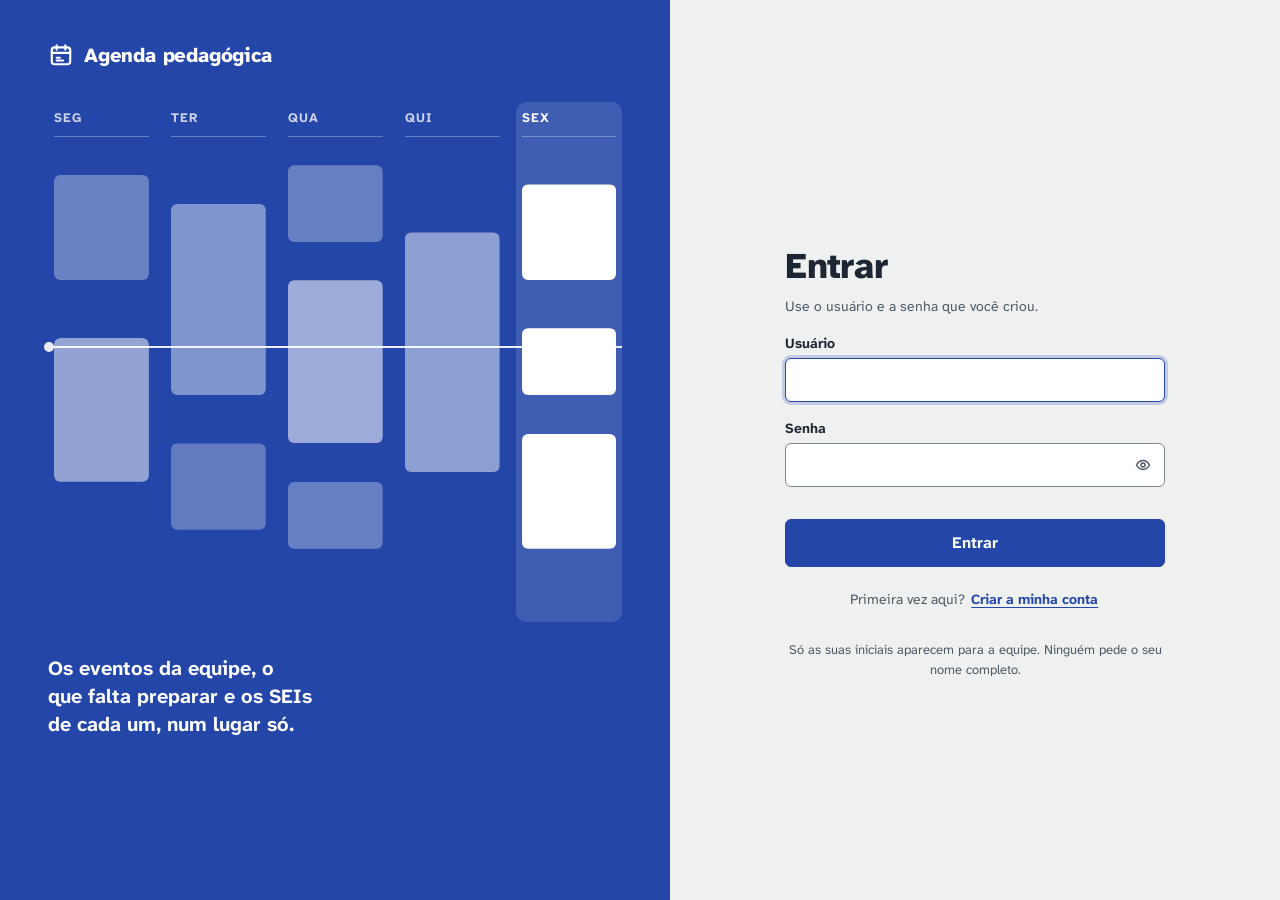
==== commit 0cdbd4a4: "Admin só pelo banco, tela Equipe, login novo, todos como Servidor, SEI pelos últimos 11 dígitos, sem" ====
--- a/index.html
+++ b/index.html
@@ -89,6 +89,7 @@
 <script src="js/planilha.js"></script>
 <script src="js/agenda.js"></script>
 <script src="js/relatorio.js"></script>
+<script src="js/equipe.js"></script>
 <script src="js/supabase-db.js"></script>
 <script src="js/nuvem.js"></script>
 <script src="js/app.js"></script>
--- a/css/estilo.css
+++ b/css/estilo.css
@@ -867,3 +867,67 @@
 .ag-semhora .ag-pill { font-size: var(--t-xs); }
 .ag-vazio { margin: auto; text-align: center; max-width: 46ch; display: grid; gap: var(--e-3); justify-items: center; padding: var(--e-6); }
 .ag-cal .ag-pill .l1 > span:not(.ag-ponto) { flex: none; }
+
+/* ===== Entrada (usuário e senha) ===== */
+.login { min-height: 100dvh; display: grid; grid-template-columns: minmax(0, 1.1fr) minmax(0, 1fr); background: var(--papel); }
+.login-arte { background: var(--caneta); color: var(--sobre-cor); padding: 40px 48px; display: flex; flex-direction: column; gap: 32px; position: relative; overflow: hidden; }
+.login-marca { display: flex; align-items: center; gap: 10px; font-size: var(--t-lg); font-weight: var(--destaque); letter-spacing: -0.01em; }
+.login-semana { flex: 1; min-height: 220px; max-height: 520px; display: grid; grid-template-columns: repeat(5, minmax(0, 1fr)); gap: 10px; position: relative; }
+.ls-col { display: flex; flex-direction: column; gap: 8px; min-height: 0; border-radius: 10px; padding: 6px; position: relative; }
+.ls-col::before { content: ""; position: absolute; inset: 0; border-radius: inherit; background: color-mix(in srgb, var(--sobre-cor) 12%, transparent); opacity: 0; animation: lsHoje .5s .75s cubic-bezier(.16, 1, .3, 1) both; }
+.ls-col:not(.hoje)::before { display: none; }
+.ls-dia { position: relative; font-size: var(--t-xs); font-weight: var(--forte); text-transform: uppercase; letter-spacing: .08em; opacity: .78; }
+.ls-col.hoje .ls-dia { opacity: 1; }
+.ls-trilho { position: relative; flex: 1; border-top: 1px solid color-mix(in srgb, var(--sobre-cor) 30%, transparent); }
+.ls-bloco { position: absolute; left: 0; right: 0; top: calc(var(--t) * 1%); height: calc(var(--h) * 1%); border-radius: 6px;
+  background: color-mix(in srgb, var(--sobre-cor) calc(var(--o) * 100%), transparent);
+  animation: lsBloco .6s cubic-bezier(.16, 1, .3, 1) both; animation-delay: calc(120ms + var(--i) * 42ms); }
+.ls-col.hoje .ls-bloco { background: var(--sobre-cor); }
+.ls-agora { position: absolute; left: 0; right: 0; top: 47%; height: 2px; background: var(--sobre-cor); transform-origin: left; animation: lsAgora .7s .85s cubic-bezier(.16, 1, .3, 1) both; }
+.ls-agora::before { content: ""; position: absolute; left: -4px; top: -4px; width: 10px; height: 10px; border-radius: 50%; background: var(--sobre-cor); }
+.login-frase { font-size: var(--t-lg); line-height: 1.4; max-width: 30ch; margin: 0; font-weight: var(--forte); text-wrap: balance; }
+@keyframes lsBloco { from { clip-path: inset(0 0 100% 0 round 6px); } to { clip-path: inset(0 0 0 0 round 6px); } }
+@keyframes lsHoje { to { opacity: 1; } }
+@keyframes lsAgora { from { transform: scaleX(0); opacity: 0; } to { transform: scaleX(1); opacity: .9; } }
+
+.login-lado { display: flex; flex-direction: column; justify-content: center; align-items: center; padding: 48px 32px 24px; gap: 24px; }
+.login-form { width: 100%; max-width: 380px; display: grid; gap: 16px; }
+.login-form h1 { font-size: var(--t-xl); }
+.login-form > .secundario { margin-top: -8px; }
+.login-form .campo input { min-height: 44px; font-size: var(--t-base); padding: 9px 12px; transition: border-color .15s, box-shadow .15s; }
+.login-form .campo input:focus-visible { outline: none; border-color: var(--caneta); box-shadow: 0 0 0 3px color-mix(in srgb, var(--caneta) 22%, transparent); }
+.login-form .campo input[aria-invalid="true"] { border-color: var(--critico); box-shadow: 0 0 0 3px color-mix(in srgb, var(--critico) 18%, transparent); }
+.login-senha { position: relative; }
+.login-senha input { padding-right: 46px !important; }
+.login-senha .btn-icone { position: absolute; right: 4px; top: 50%; transform: translateY(-50%); }
+.login-senha .btn-icone[aria-pressed="true"] { color: var(--caneta); }
+.login-caps { display: flex; align-items: center; gap: 6px; margin: 6px 0 0; font-size: var(--t-xs); color: var(--atencao-texto); }
+.login-extra { display: grid; grid-template-rows: 0fr; transition: grid-template-rows .32s cubic-bezier(.16, 1, .3, 1), opacity .2s; opacity: 0; margin-top: -16px; }
+.login-extra > div { overflow: hidden; min-height: 0; display: grid; gap: 10px; }
+.login-form.criando .login-extra { grid-template-rows: 1fr; opacity: 1; margin-top: 0; }
+.login-regra { margin: 0; font-size: var(--t-xs); }
+.login-erro { margin: 0; font-size: var(--t-sm); background: var(--critico-bg); padding: 8px 12px; border-radius: var(--raio); }
+.login-entrar { width: 100%; min-height: 48px; transition: background .15s, transform .12s; }
+.login-entrar:active { transform: scale(.985); }
+.login-entrar.carregando { cursor: progress; background: color-mix(in srgb, var(--caneta) 75%, var(--tinta)); }
+.login-troca { margin: 0; text-align: center; font-size: var(--t-sm); color: var(--tinta-2); }
+.login-troca .btn-texto { font-size: var(--t-sm); font-weight: var(--forte); }
+.login-rodape { margin: 0; font-size: var(--t-xs); color: var(--tinta-2); text-align: center; max-width: 380px; }
+.login-form.treme { animation: lsTreme .32s cubic-bezier(.36, .07, .19, .97); }
+@keyframes lsTreme { 20%, 60% { transform: translateX(-6px); } 40%, 80% { transform: translateX(6px); } }
+.login.saindo .login-lado { opacity: 0; transform: translateY(-8px); transition: opacity .22s, transform .26s cubic-bezier(.16, 1, .3, 1); }
+.login.saindo .ls-bloco { transform: scaleY(1.04); filter: brightness(1.05); transition: transform .26s; }
+@media (max-width: 760px) {
+  .login { grid-template-columns: 1fr; grid-template-rows: auto 1fr; }
+  .login-arte { padding: 20px 16px 18px; gap: 14px; }
+  .login-semana { flex: none; min-height: 0; height: 132px; gap: 6px; }
+  .ls-col { padding: 4px; gap: 4px; }
+  .login-frase { display: none; }
+  .login-lado { padding: 28px 16px 20px; justify-content: flex-start; }
+  .login-form h1 { font-size: 28px; }
+}
+@media (prefers-reduced-motion: reduce) {
+  .ls-bloco, .ls-col::before, .ls-agora { animation-duration: 1ms; animation-delay: 0s; }
+  .login-form.treme { animation: none; }
+  .login-extra { transition: opacity .15s; }
+}
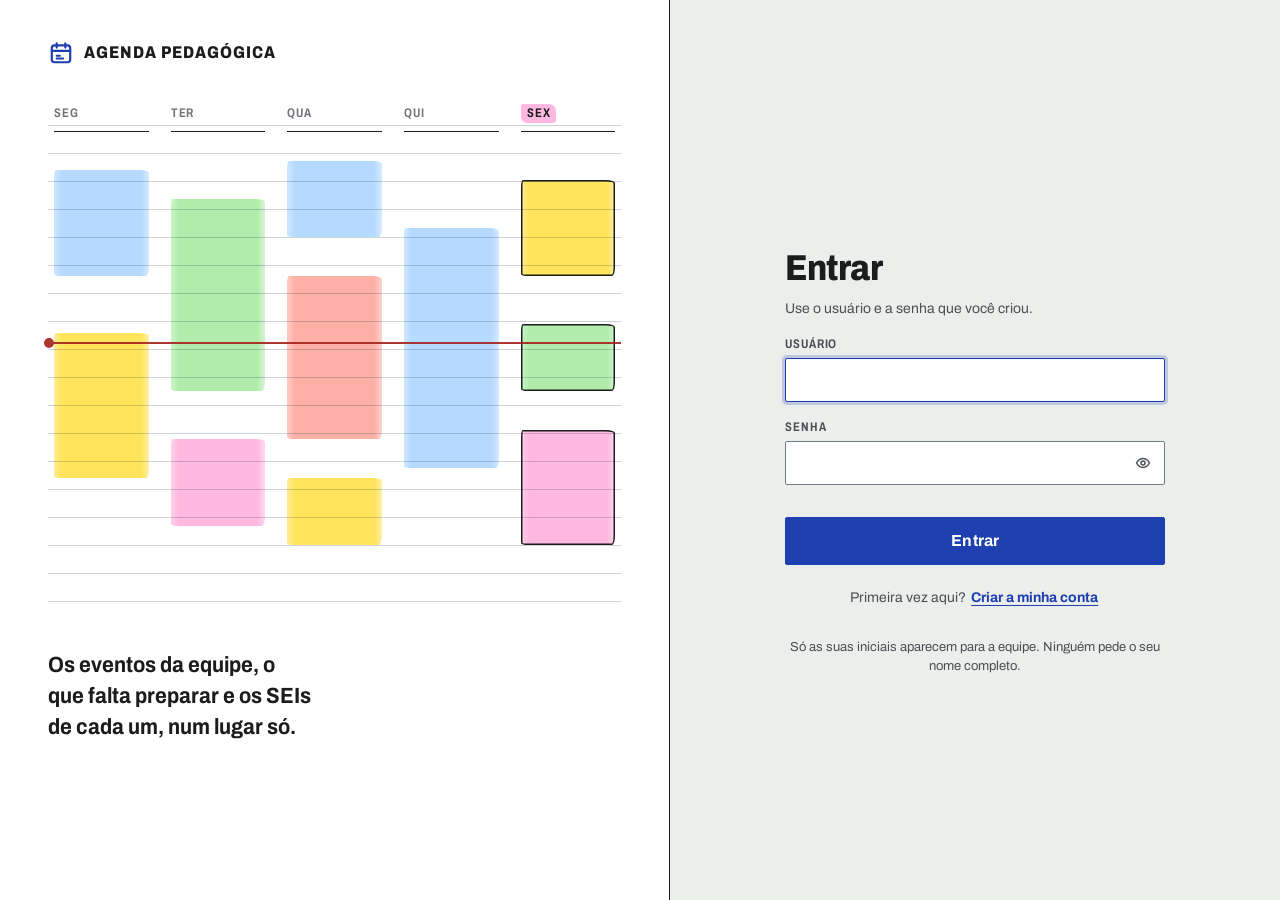
==== commit c3fc9fe2: "Senha esquecida e novos admins pela tela Equipe, salas com aviso de conflito, imprimir a semana, bus" ====
--- a/index.html
+++ b/index.html
@@ -15,6 +15,7 @@
 
 <div class="toast" id="toast" role="status" aria-live="polite"><span id="toastMsg"></span><button type="button" id="toastDesfazer" hidden>Desfazer</button></div>
 <datalist id="lista-setores"></datalist>
+<datalist id="lista-salas"></datalist>
 <noscript><p style="padding:24px">Este sistema precisa do JavaScript ligado no navegador.</p></noscript>
 
 <svg width="0" height="0" style="position:absolute" aria-hidden="true">
--- a/css/estilo.css
+++ b/css/estilo.css
@@ -1,59 +1,64 @@
 /* Meus processos — estilos
-   Uma família tipográfica, cinco tamanhos, três pesos. Cores em variáveis no :root. */
-
-@font-face { font-family: "Atkinson Hyperlegible Next"; font-style: normal; font-weight: 200 800; font-display: swap;
-  src: url([data-uri]) format("woff2");
-  unicode-range: U+0100-02BA, U+02BD-02C5, U+02C7-02CC, U+02CE-02D7, U+02DD-02FF, U+0304, U+0308, U+0329, U+1D00-1DBF, U+1E00-1E9F, U+1EF2-1EFF, U+2020, U+20A0-20AB, U+20AD-20C0, U+2113, U+2C60-2C7F, U+A720-A7FF; }
-@font-face { font-family: "Atkinson Hyperlegible Next"; font-style: normal; font-weight: 200 800; font-display: swap;
-  src: url([data-uri]) format("woff2");
+   Mundo: ficha de secretaria grifada. Archivo (reta, com larguras condensadas), papel de formulário, marca-texto onde é preciso olhar. Cores em variáveis no :root. */
+
+
+@font-face { font-family: "Archivo"; font-style: normal; font-weight: 100 900; font-stretch: 62% 125%; font-display: swap;
+  src: url([data-uri]) format("woff2");
   unicode-range: U+0000-00FF, U+0131, U+0152-0153, U+02BB-02BC, U+02C6, U+02DA, U+02DC, U+0304, U+0308, U+0329, U+2000-206F, U+20AC, U+2122, U+2191, U+2193, U+2212, U+2215, U+FEFF, U+FFFD; }
 
 :root {
-  --papel: #EEF1F0; --papel-2: #E4E9E7; --folha: #FFFFFF;
-  --tinta: #1C2733; --tinta-2: #4F5B66; --tinta-3: #5B6670;
-  --linha: #D5DBD9; --borda-campo: #7E8986;
-  --caneta: #2446A8; --caneta-escura: #1B3887; --caneta-bg: #E4EAF8;
-  --critico: #B3302A; --critico-bg: #F8E3E1;
-  --atencao: #8A5E0E; --atencao-bg: #F5EAD2;
-  --emdia: #2446A8; --emdia-bg: #E4EAF8;
-  --ok: #2B6B4E; --ok-bg: #DDEEE5;
-  --neutro: #4F5B66; --neutro-bg: #E4E9E7;
-  --sobre-cor: #FFFFFF; --realce: #F6F8F7; --realce-2: #F4F6F5; --faixa-borda: #C9D4F0; --atencao-texto: #5E400A; --sombra-rgb: 28, 39, 51;
-
-  --fonte: "Atkinson Hyperlegible Next", "Segoe UI", system-ui, sans-serif;
+  --papel: #ECEEEB; --papel-2: #E1E4E1; --folha: #FFFFFF;
+  --tinta: #1A1C1E; --tinta-2: #4A4F55; --tinta-3: #5C6269;
+  --linha: #CBD3D9; --borda-campo: #6F7A84;
+  --caneta: #1D3FB0; --caneta-escura: #142E85; --caneta-bg: #E2E8FA;
+  /* -bg = a cor do marca-texto de cada situação */
+  --critico: #A3221B; --critico-bg: #FFB0A6;
+  --atencao: #6E4B00; --atencao-bg: #FFE45C;
+  --emdia: #1D3FB0; --emdia-bg: #B6DAFF;
+  --ok: #1E6A44; --ok-bg: #B2ECAC;
+  --neutro: #4A5057; --neutro-bg: #E1E4E7;
+  --grifo-aqui: #FFB8DF; /* rosa: onde você está, o que é novo */
+  --sobre-cor: #FFFFFF; --realce: #F5F7F8; --realce-2: #F3F5F6; --faixa-borda: #C3CFEF; --atencao-texto: #4D3500; --sombra-rgb: 26, 28, 30;
+  --mistura: multiply;
+
+  --fonte: "Archivo", "Segoe UI", system-ui, sans-serif;
   --t-xs: 13px; --t-sm: 14px; --t-base: 16px; --t-lg: 20px; --t-xl: 36px;
   --regular: 400; --forte: 700; --destaque: 800;
 
   --e-1: 4px; --e-2: 8px; --e-3: 12px; --e-4: 16px; --e-5: 24px; --e-6: 32px;
-  --raio: 6px; --raio-bloco: 10px; --alvo: 36px;
+  --raio: 2px; --raio-bloco: 3px; --alvo: 36px;
   --curva: cubic-bezier(.2, .8, .2, 1);
 }
 @media (prefers-color-scheme: dark) {
   :root:not([data-theme="light"]) {
-    --papel: #12171C; --papel-2: #1B2229; --folha: #192027;
-    --tinta: #E7ECF0; --tinta-2: #AAB5BF; --tinta-3: #97A2AC;
-    --linha: #2C363F; --borda-campo: #6B7782;
-    --caneta: #93ABF2; --caneta-escura: #B7C7F7; --caneta-bg: #1E2A47;
-    --critico: #F2958C; --critico-bg: #3A2120;
-    --atencao: #E3B562; --atencao-bg: #352A12;
-    --emdia: #93ABF2; --emdia-bg: #1E2A47;
-    --ok: #7FCBA3; --ok-bg: #173128;
-    --neutro: #AAB5BF; --neutro-bg: #252E37;
-    --sobre-cor: #10161C; --realce: #202931; --realce-2: #161D23; --faixa-borda: #2B3A66; --atencao-texto: #F0CF8E; --sombra-rgb: 0, 0, 0;
+    --papel: #141719; --papel-2: #1B1F22; --folha: #1D2124;
+    --tinta: #EDEFF0; --tinta-2: #B2B9BF; --tinta-3: #9AA2A9;
+    --linha: #353C42; --borda-campo: #737D86;
+    --caneta: #A3B8FF; --caneta-escura: #C3D0FF; --caneta-bg: rgba(130, 160, 255, .18);
+    --critico: #FF9C92; --critico-bg: rgba(255, 120, 105, .30);
+    --atencao: #F2C94C; --atencao-bg: rgba(255, 214, 60, .26);
+    --emdia: #A3C8FF; --emdia-bg: rgba(120, 180, 255, .28);
+    --ok: #8EE08A; --ok-bg: rgba(130, 225, 120, .24);
+    --neutro: #B2B9BF; --neutro-bg: rgba(200, 205, 210, .16);
+    --grifo-aqui: rgba(255, 140, 205, .34);
+    --sobre-cor: #111416; --realce: #23282C; --realce-2: #191D20; --faixa-borda: #3A4A7A; --atencao-texto: #F6D77A; --sombra-rgb: 0, 0, 0;
+    --mistura: normal;
     color-scheme: dark;
   }
 }
 :root[data-theme="dark"] {
-    --papel: #12171C; --papel-2: #1B2229; --folha: #192027;
-    --tinta: #E7ECF0; --tinta-2: #AAB5BF; --tinta-3: #97A2AC;
-    --linha: #2C363F; --borda-campo: #6B7782;
-    --caneta: #93ABF2; --caneta-escura: #B7C7F7; --caneta-bg: #1E2A47;
-    --critico: #F2958C; --critico-bg: #3A2120;
-    --atencao: #E3B562; --atencao-bg: #352A12;
-    --emdia: #93ABF2; --emdia-bg: #1E2A47;
-    --ok: #7FCBA3; --ok-bg: #173128;
-    --neutro: #AAB5BF; --neutro-bg: #252E37;
-    --sobre-cor: #10161C; --realce: #202931; --realce-2: #161D23; --faixa-borda: #2B3A66; --atencao-texto: #F0CF8E; --sombra-rgb: 0, 0, 0;
+    --papel: #141719; --papel-2: #1B1F22; --folha: #1D2124;
+    --tinta: #EDEFF0; --tinta-2: #B2B9BF; --tinta-3: #9AA2A9;
+    --linha: #353C42; --borda-campo: #737D86;
+    --caneta: #A3B8FF; --caneta-escura: #C3D0FF; --caneta-bg: rgba(130, 160, 255, .18);
+    --critico: #FF9C92; --critico-bg: rgba(255, 120, 105, .30);
+    --atencao: #F2C94C; --atencao-bg: rgba(255, 214, 60, .26);
+    --emdia: #A3C8FF; --emdia-bg: rgba(120, 180, 255, .28);
+    --ok: #8EE08A; --ok-bg: rgba(130, 225, 120, .24);
+    --neutro: #B2B9BF; --neutro-bg: rgba(200, 205, 210, .16);
+    --grifo-aqui: rgba(255, 140, 205, .34);
+    --sobre-cor: #111416; --realce: #23282C; --realce-2: #191D20; --faixa-borda: #3A4A7A; --atencao-texto: #F6D77A; --sombra-rgb: 0, 0, 0;
+    --mistura: normal;
     color-scheme: dark;
 }
 * { box-sizing: border-box; }
@@ -931,3 +936,180 @@
   .login-form.treme { animation: none; }
   .login-extra { transition: opacity .15s; }
 }
+
+/* ===== Mundo: ficha de secretaria grifada =====
+   Papel de formulário, linhas finas, cantos retos. O marca-texto só aparece onde é preciso olhar:
+   situação (urgência), item novo, onde você está e o resultado da busca. Feito/arquivado vira carimbo. */
+body { font-feature-settings: "tnum" 1; }
+::selection { background: var(--grifo-aqui); color: var(--tinta); }
+h1 { font-stretch: 88%; font-weight: 800; letter-spacing: -0.015em; }
+h2 { font-stretch: 92%; font-weight: 750; letter-spacing: -0.005em; }
+h3 { font-weight: 700; }
+
+/* rótulos impressos: caixa alta condensada, como nos formulários */
+.campo label, legend, .organizar legend, .meu-perfil legend, .tabela th, .ag-det-dados dt, .ag-mcab span, .semana-nomes div, .coluna h3, .detalhe-dia h4, .ls-dia {
+  font-stretch: 78%; text-transform: uppercase; letter-spacing: .07em; font-weight: 650; font-size: 12.5px; color: var(--tinta-2); }
+.campo label small { text-transform: none; letter-spacing: 0; font-stretch: 100%; }
+
+/* o marca-texto */
+.selo, .aselo, .ag-sala {
+  color: var(--tinta); font-weight: 700; border-radius: 2px 7px 3px 6px / 6px 2px 7px 3px; padding: 1px 8px;
+  background: linear-gradient(90deg, color-mix(in srgb, var(--cbg, currentColor) 70%, transparent), var(--cbg) 9%, var(--cbg) 90%, color-mix(in srgb, var(--cbg) 62%, transparent)) no-repeat 0 0 / 100% 100%;
+  mix-blend-mode: var(--mistura); }
+.selo .ic { color: var(--c); }
+.aselo.pronto { --cbg: var(--ok-bg); } .aselo.critico { --cbg: var(--critico-bg); } .aselo.atencao { --cbg: var(--atencao-bg); }
+.aselo.emdia { --cbg: var(--emdia-bg); } .aselo.passou { --cbg: var(--neutro-bg); }
+.ag-sala.ok { --cbg: var(--ok-bg); } .ag-sala.falta { --cbg: var(--critico-bg); } .ag-sala.na { --cbg: var(--neutro-bg); }
+.aselo, .ag-sala { color: var(--tinta); }
+.aselo::before { background: var(--tinta-2); }
+.ev { color: var(--tinta); border-radius: 2px 5px 2px 4px; mix-blend-mode: var(--mistura); }
+body.animar-grifos .selo:not(.carimbo), body.animar-grifos .aselo, body.animar-grifos .menu a[aria-current="page"], .novo { animation: grifar .55s cubic-bezier(.16, 1, .3, 1) both; }
+body.animar-grifos .selo:nth-child(2) { animation-delay: .08s; }
+@keyframes grifar { from { background-size: 0% var(--gh, 100%); } }
+
+/* o carimbo: feito, tudo feito, arquivado */
+.selo.carimbo { background: none; mix-blend-mode: normal; color: var(--c); border: 1.5px solid currentColor; box-shadow: inset 0 0 0 1.5px var(--folha), inset 0 0 0 2.5px currentColor;
+  border-radius: 2px; padding: 2px 8px; text-transform: uppercase; letter-spacing: .08em; font-stretch: 80%; font-size: 11.5px; transform: rotate(-2.5deg); }
+.selo.carimbo .ic { color: currentColor; }
+
+/* novo: rosa, até você ver */
+.novo { display: inline-block; font-size: 11px; font-weight: 750; font-stretch: 80%; text-transform: uppercase; letter-spacing: .08em; color: var(--tinta); padding: 0 6px; border-radius: 2px 6px 3px 5px;
+  background: linear-gradient(90deg, var(--grifo-aqui), var(--grifo-aqui)) no-repeat 0 0 / 100% 100%; mix-blend-mode: var(--mistura); }
+
+/* menu: onde você está fica grifado */
+.menu a { border-radius: 0; font-weight: 600; }
+.menu a:hover { background: none; color: var(--tinta); text-decoration: underline; text-decoration-color: var(--linha); text-underline-offset: 6px; text-decoration-thickness: 2px; }
+.menu a[aria-current="page"] { color: var(--tinta); font-weight: 750; --gh: 58%;
+  background: linear-gradient(var(--grifo-aqui), var(--grifo-aqui)) no-repeat 50% 62% / 100% 58%; border-radius: 2px 7px 3px 6px; mix-blend-mode: var(--mistura); }
+.topo { background: var(--folha); border-bottom: 1px solid var(--tinta); }
+.marca { font-stretch: 85%; text-transform: uppercase; letter-spacing: .05em; font-size: 15px; }
+
+/* folhas: cantos retos, linhas finas, sem sombra de enfeite */
+.cartao, .bloco, .cartao-form, .foco-card, .organizar, .meu-perfil, .codigo-caixa, .explica, .pessoa, .ficha, .ag-cal { border-color: var(--linha); }
+.cartao:hover { box-shadow: none; border-color: var(--borda-campo); }
+.cartao h3 { font-stretch: 92%; }
+.cartao .rotulo-proxima { border-top-style: dotted; }
+.pessoa:hover, .pessoa[aria-pressed="true"] { transform: none; }
+.pessoa[aria-pressed="true"] { box-shadow: 0 0 0 2px var(--c); }
+.tarefas .tarefa + .tarefa, .lista-simples > li { border-top-style: dotted; }
+.barra, .barra i, .ag-barra-prog, .ag-barra-prog span { border-radius: 0; }
+.resumo button { border-radius: 2px; }
+.btn, .campo input, .campo select, .campo textarea, .busca input, .segmento, .alcance { border-radius: 2px; }
+.btn-primario { letter-spacing: .01em; }
+.avatar { border-radius: 3px; background: var(--folha); box-shadow: inset 0 0 0 1.5px var(--c); font-stretch: 85%; letter-spacing: .02em; }
+.ag-pessoa { border-radius: 4px; }
+.perfil-btn { border-radius: 3px; }
+.toast { border-radius: 2px; }
+.esperando-linha { border-radius: 2px 8px 3px 6px; }
+.chave input { border-radius: 2px; } .chave input::after { border-radius: 1px; }
+.dia .num, .ag-num, .hoje .ag-dia-btn .num { border-radius: 2px; }
+.tabela th { background: var(--realce); }
+.trilha { font-stretch: 90%; }
+
+/* agenda: blocos de horário com cantos retos */
+.aev, .ag-pill { border-radius: 2px; }
+.aev:hover { transform: none; box-shadow: 0 2px 0 rgba(var(--sombra-rgb), .18); }
+.ag-detalhe { border-radius: 3px; }
+
+/* entrada: o mapa da semana preenchido com marca-texto */
+.login-arte { background: var(--folha); color: var(--tinta); border-right: 1px solid var(--tinta); }
+.login-semana { background: repeating-linear-gradient(to bottom, transparent 0 27px, var(--linha) 27px 28px); }
+.login-marca { font-stretch: 85%; text-transform: uppercase; letter-spacing: .06em; font-size: 17px; }
+.login-marca svg { color: var(--caneta); }
+.ls-col::before { background: none; }
+.ls-col.hoje .ls-dia { align-self: flex-start; padding: 0 6px; border-radius: 2px 7px 3px 6px; background: var(--grifo-aqui); mix-blend-mode: var(--mistura); color: var(--tinta); }
+.ls-dia { position: relative; }
+.ls-trilho { border-top: 1.5px solid var(--tinta); }
+.ls-bloco { background: linear-gradient(90deg, color-mix(in srgb, var(--g) 65%, transparent), var(--g) 8%, var(--g) 92%, color-mix(in srgb, var(--g) 55%, transparent));
+  border-radius: 2px 9px 3px 7px / 7px 3px 9px 2px; mix-blend-mode: var(--mistura); animation-name: lsGrifo; }
+.ls-col.hoje .ls-bloco { background: linear-gradient(90deg, color-mix(in srgb, var(--g) 65%, transparent), var(--g) 8%, var(--g) 92%, color-mix(in srgb, var(--g) 55%, transparent)); box-shadow: inset 0 0 0 1.5px var(--tinta); }
+.ls-agora { background: var(--critico); height: 2px; }
+.ls-agora::before { background: var(--critico); }
+.login-frase { font-stretch: 90%; font-size: 22px; }
+@keyframes lsGrifo { from { clip-path: inset(0 100% 0 0); } to { clip-path: inset(0 0 0 0); } }
+.login-lado { background: var(--papel); }
+.login-erro { border-radius: 2px 8px 3px 6px; color: var(--tinta); }
+.login-entrar.carregando { background: var(--caneta-escura); }
+
+@media (prefers-reduced-motion: reduce) {
+  body.animar-grifos .selo, body.animar-grifos .aselo, body.animar-grifos .menu a[aria-current="page"], .novo { animation: none; }
+}
+
+/* Escuro: as cores das pessoas viram tinta sobre o papel escuro */
+@media (prefers-color-scheme: dark) {
+  :root:not([data-theme="light"]) .aev, :root:not([data-theme="light"]) .ag-pill { background: color-mix(in srgb, var(--pc) 26%, var(--folha)); }
+  :root:not([data-theme="light"]) .avatar { color: color-mix(in srgb, var(--c) 45%, #FFFFFF); box-shadow: inset 0 0 0 1.5px color-mix(in srgb, var(--c) 45%, #FFFFFF); }
+}
+:root[data-theme="dark"] .aev, :root[data-theme="dark"] .ag-pill { background: color-mix(in srgb, var(--pc) 26%, var(--folha)); }
+:root[data-theme="dark"] .avatar { color: color-mix(in srgb, var(--c) 45%, #FFFFFF); box-shadow: inset 0 0 0 1.5px color-mix(in srgb, var(--c) 45%, #FFFFFF); }
+/* a cor da pessoa marca o bloco inteiro com um fio, sem tarja lateral */
+.aev, .ag-pill { border: 1px solid color-mix(in srgb, var(--pc) 55%, transparent); border-left-width: 1px; }
+.aviso-conflito { display: flex; gap: 10px; align-items: flex-start; margin-top: var(--e-4); padding: 10px 12px; font-size: var(--t-sm); color: var(--tinta);
+  background: var(--critico-bg); border-radius: 2px 8px 3px 6px; mix-blend-mode: var(--mistura); }
+.aviso-conflito .ic { color: var(--critico); margin-top: 2px; }
+
+.ag-conf { color: var(--critico); display: inline-flex; }
+.ag-det-dados .aviso-conflito { margin-top: 8px; }
+
+/* ===== Folha impressa da semana ===== */
+#impressao { display: none; }
+@media print {
+  @page { size: A4 landscape; margin: 9mm; }
+  html, body { background: #FFFFFF !important; height: auto; overflow: visible; }
+  body > *:not(#impressao) { display: none !important; }
+  #impressao { display: block; color: #1A1C1E; font-family: var(--fonte); -webkit-print-color-adjust: exact; print-color-adjust: exact; }
+  .fi-folha { break-after: page; }
+  .fi-folha:last-child { break-after: auto; }
+  .fi-cab { display: flex; justify-content: space-between; align-items: flex-end; gap: 16px; border-bottom: 2.5px solid #1A1C1E; padding-bottom: 6px; margin-bottom: 8px; }
+  .fi-cab h1 { font-size: 22pt; font-weight: 800; font-stretch: 85%; letter-spacing: -0.01em; line-height: 1.05; }
+  .fi-rot { font-size: 8pt; font-weight: 700; font-stretch: 78%; text-transform: uppercase; letter-spacing: .1em; color: #4A4F55; margin-bottom: 2px; }
+  .fi-meta { font-size: 8.5pt; color: #4A4F55; text-align: right; }
+  .fi-grade { display: grid; grid-template-columns: repeat(var(--cols), minmax(0, 1fr)); border-left: 1px solid #9AA4AC; }
+  .fi-dia { border-right: 1px solid #9AA4AC; padding: 0 5px 6px; min-height: 128mm;
+    background: repeating-linear-gradient(to bottom, transparent 0 6.6mm, #E3E8EC 6.6mm 6.85mm) 0 11mm / 100% calc(100% - 11mm) no-repeat; }
+  .fi-dia.fds { background-color: #F4F5F6; }
+  .fi-dia h2 { display: flex; justify-content: space-between; align-items: baseline; padding: 4px 2px 3px; margin-bottom: 4px; border-bottom: 1px solid #1A1C1E; }
+  .fi-dsem { font-size: 9pt; font-weight: 750; font-stretch: 78%; text-transform: uppercase; letter-spacing: .08em; }
+  .fi-dnum { font-size: 13pt; font-weight: 800; font-feature-settings: "tnum" 1; }
+  .fi-dia.hoje .fi-dsem { background: #FFB8DF; padding: 0 4px; border-radius: 1px 5px 2px 4px; }
+  .fi-ev { break-inside: avoid; background: #FFFFFF; border: 1px solid color-mix(in srgb, var(--pc) 55%, #FFFFFF); padding: 4px 5px 5px; margin-bottom: 4px; }
+  .fi-hora span { display: inline-block; font-size: 10pt; font-weight: 800; font-feature-settings: "tnum" 1; padding: 0 5px; margin-left: -2px;
+    background: linear-gradient(90deg, color-mix(in srgb, var(--pc) 22%, #FFFFFF), color-mix(in srgb, var(--pc) 30%, #FFFFFF) 10%, color-mix(in srgb, var(--pc) 30%, #FFFFFF) 90%, color-mix(in srgb, var(--pc) 18%, #FFFFFF));
+    border-radius: 1px 6px 2px 5px / 5px 2px 6px 1px; }
+  .fi-ev h3 { font-size: 9.5pt; font-weight: 750; line-height: 1.2; margin: 2px 0 1px; }
+  .fi-onde { font-size: 8.5pt; color: #33373B; }
+  .fi-pe { display: flex; flex-wrap: wrap; gap: 2px 6px; align-items: center; font-size: 7.5pt; color: #4A4F55; margin-top: 2px; }
+  .fi-ini { font-weight: 800; font-stretch: 85%; color: #1A1C1E; border: 1px solid var(--pc); padding: 0 3px; }
+  .fi-sala { display: inline-flex; align-items: center; gap: 2px; }
+  .fi-sala.ok { color: #1E6A44; } .fi-sala.falta { color: #A3221B; font-weight: 700; }
+  .fi-conf { font-size: 7.5pt; font-weight: 800; text-transform: uppercase; letter-spacing: .06em; color: #1A1C1E; background: #FFB0A6; display: inline-block; padding: 0 4px; margin-top: 2px; }
+  .fi-vazio { font-size: 8pt; color: #8A9198; padding: 4px 2px; }
+  .fi-legenda { display: grid; grid-template-columns: 1.2fr 1fr 1.6fr; gap: 14px; margin-top: 8px; padding-top: 6px; border-top: 1px solid #1A1C1E; font-size: 8.5pt; }
+  .fi-legenda ul { list-style: none; margin: 0; padding: 0; display: flex; flex-wrap: wrap; gap: 3px 12px; }
+  .fi-legenda li { display: inline-flex; align-items: center; gap: 5px; }
+  .fi-chip { width: 16px; height: 9px; background: color-mix(in srgb, var(--pc) 30%, #FFFFFF); border: 1px solid var(--pc); }
+  .fi-lista table { width: 100%; border-collapse: collapse; font-size: 9pt; }
+  .fi-lista th { text-align: left; font-size: 7.5pt; font-weight: 700; font-stretch: 78%; text-transform: uppercase; letter-spacing: .08em; color: #4A4F55; border-bottom: 1.5px solid #1A1C1E; padding: 4px 6px; }
+  .fi-lista td { border-bottom: 1px dotted #9AA4AC; padding: 4px 6px; vertical-align: top; font-feature-settings: "tnum" 1; }
+  .fi-lista td:nth-child(2) { font-weight: 800; white-space: nowrap; }
+}
+
+/* Equipe */
+.eq-acoes { white-space: nowrap; text-align: right; }
+.eq-acoes .btn { min-height: 32px; padding: 3px 10px; font-size: var(--t-sm); margin: 2px 0 2px 4px; }
+.eq-salas, .eq-copias { list-style: none; margin: 10px 0 0; padding: 0; max-width: 560px; }
+.eq-salas li, .eq-copias li { display: flex; align-items: center; gap: var(--e-3); padding: 6px 0; border-bottom: 1px dotted var(--linha); }
+.eq-salas li > span:first-child, .eq-copias li > span:first-child { flex: 1; font-weight: 600; }
+.eq-copias .btn { min-height: 32px; padding: 3px 10px; }
+
+/* Busca na equipe (topo) */
+.busca-res { position: absolute; left: 0; top: calc(100% + 4px); z-index: 30; width: min(440px, 92vw); background: var(--folha); border: 1px solid var(--tinta);
+  box-shadow: 0 8px 20px rgba(var(--sombra-rgb), .16); padding: 4px; }
+.busca-res a { display: grid; grid-template-columns: 1fr auto; gap: 0 var(--e-3); padding: 8px 10px; text-decoration: none; color: var(--tinta); border-bottom: 1px dotted var(--linha); }
+.busca-res a:last-child { border-bottom: 0; }
+.busca-res a:hover, .busca-res a:focus-visible { background: var(--realce); outline-offset: -2px; }
+.busca-res .t { font-weight: 700; }
+.busca-res .s { grid-column: 1; font-size: var(--t-xs); color: var(--tinta-2); }
+.busca-res .q { grid-row: 1 / span 2; grid-column: 2; align-self: center; }
+.busca-res .vazio { padding: 10px; }
+.busca-res mark { background: var(--grifo-aqui); color: inherit; mix-blend-mode: var(--mistura); padding: 0 1px; }
